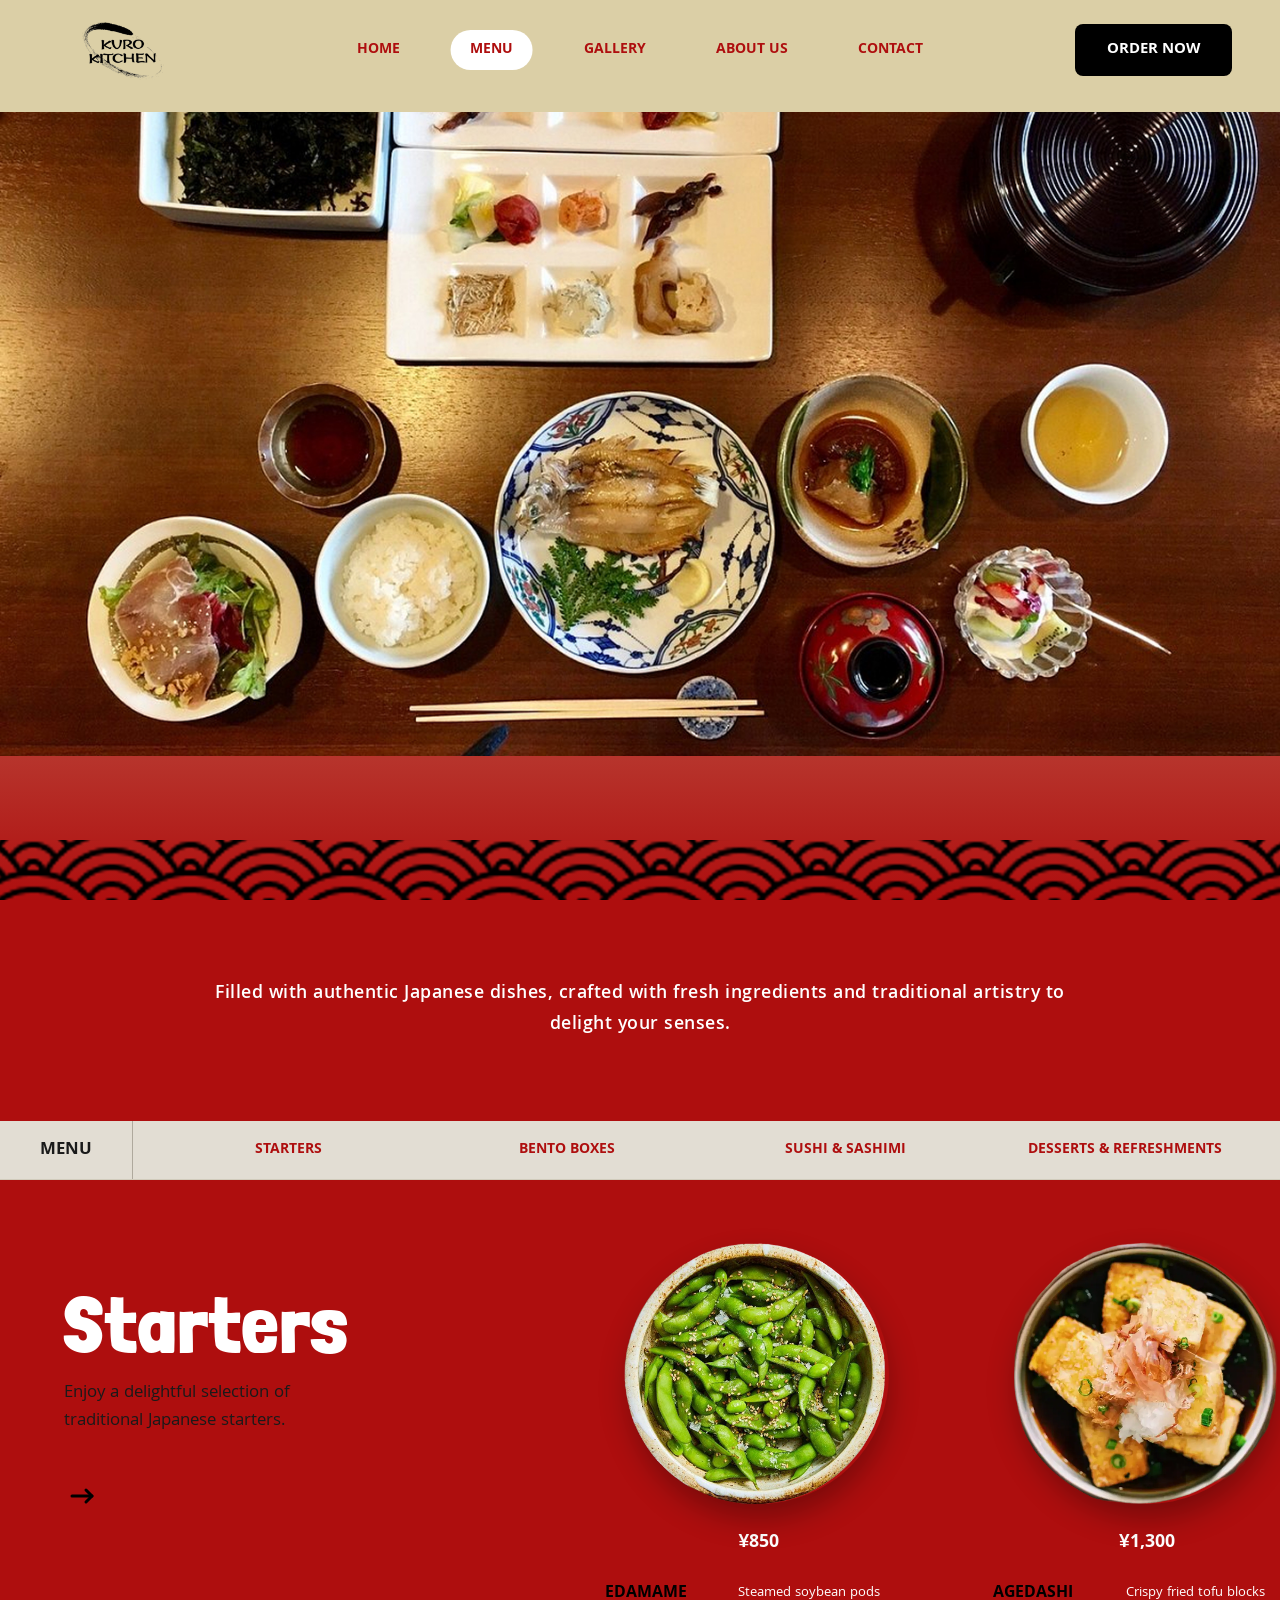
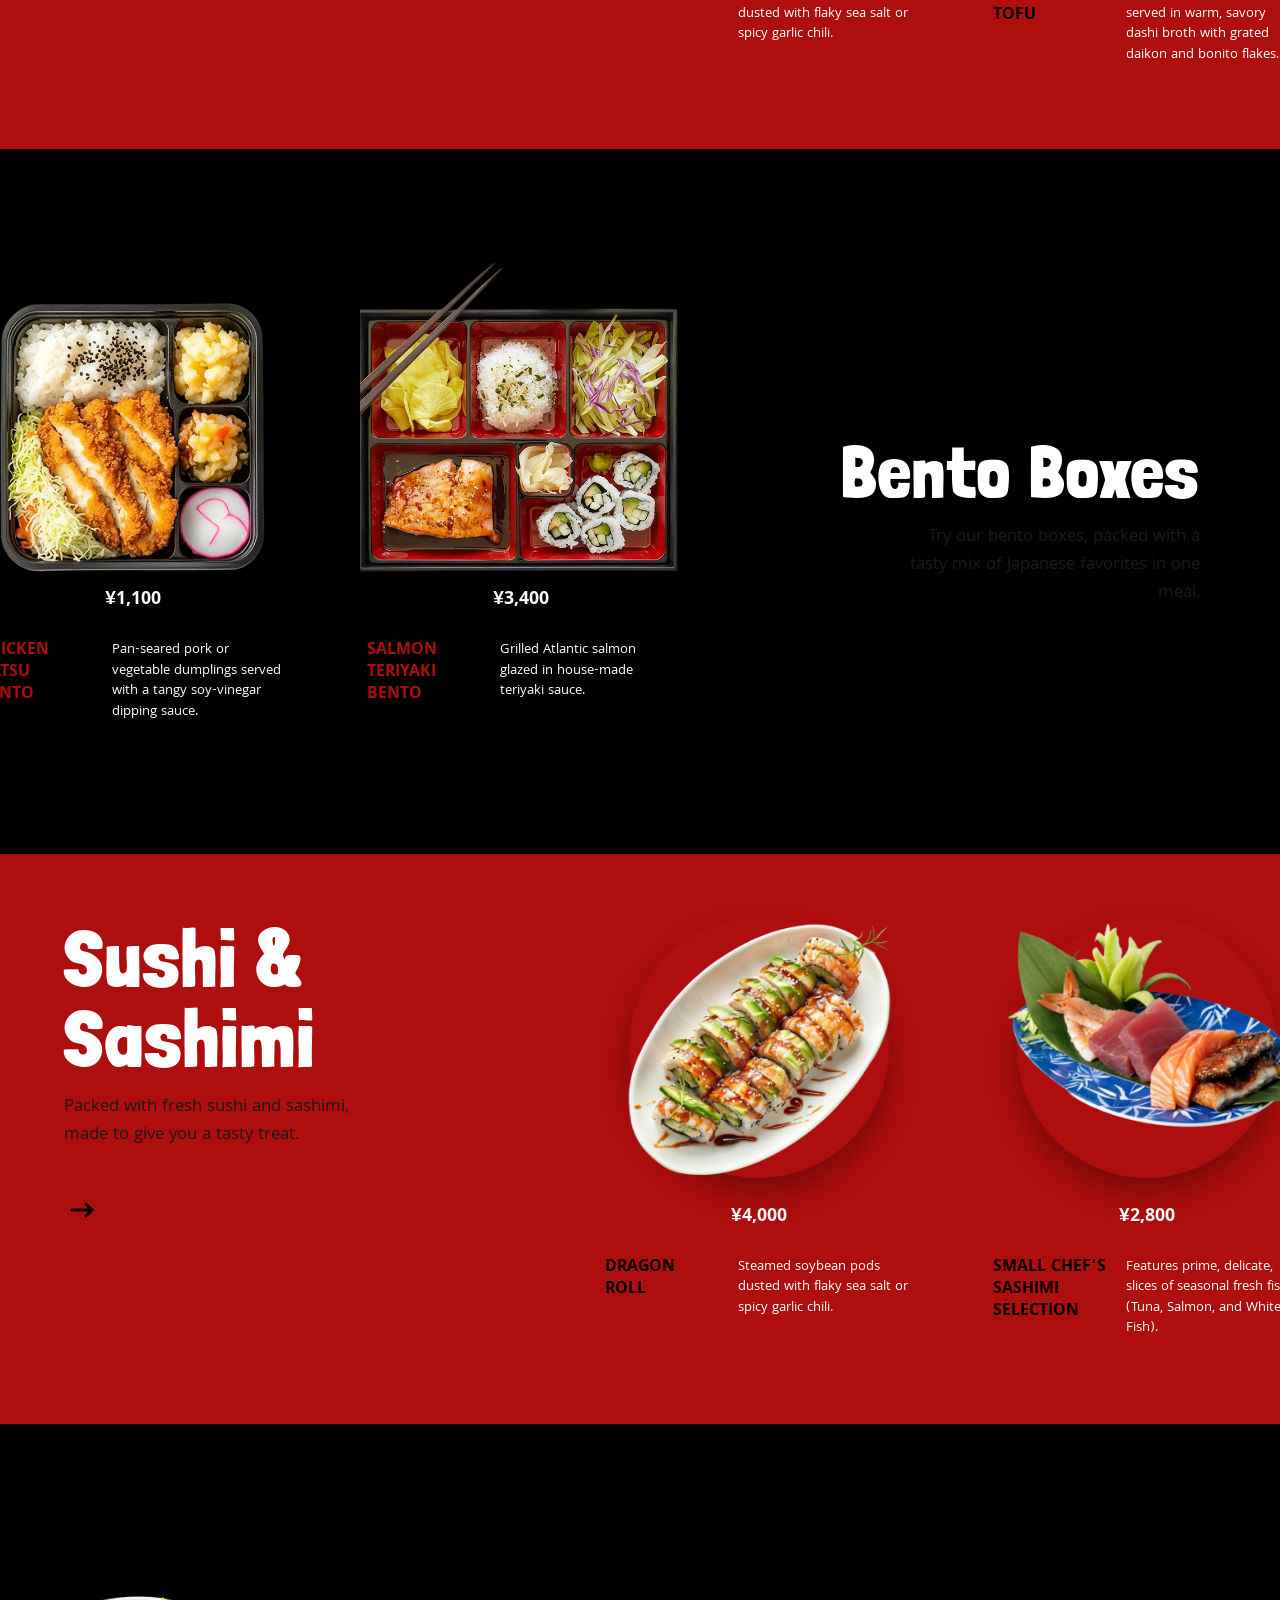
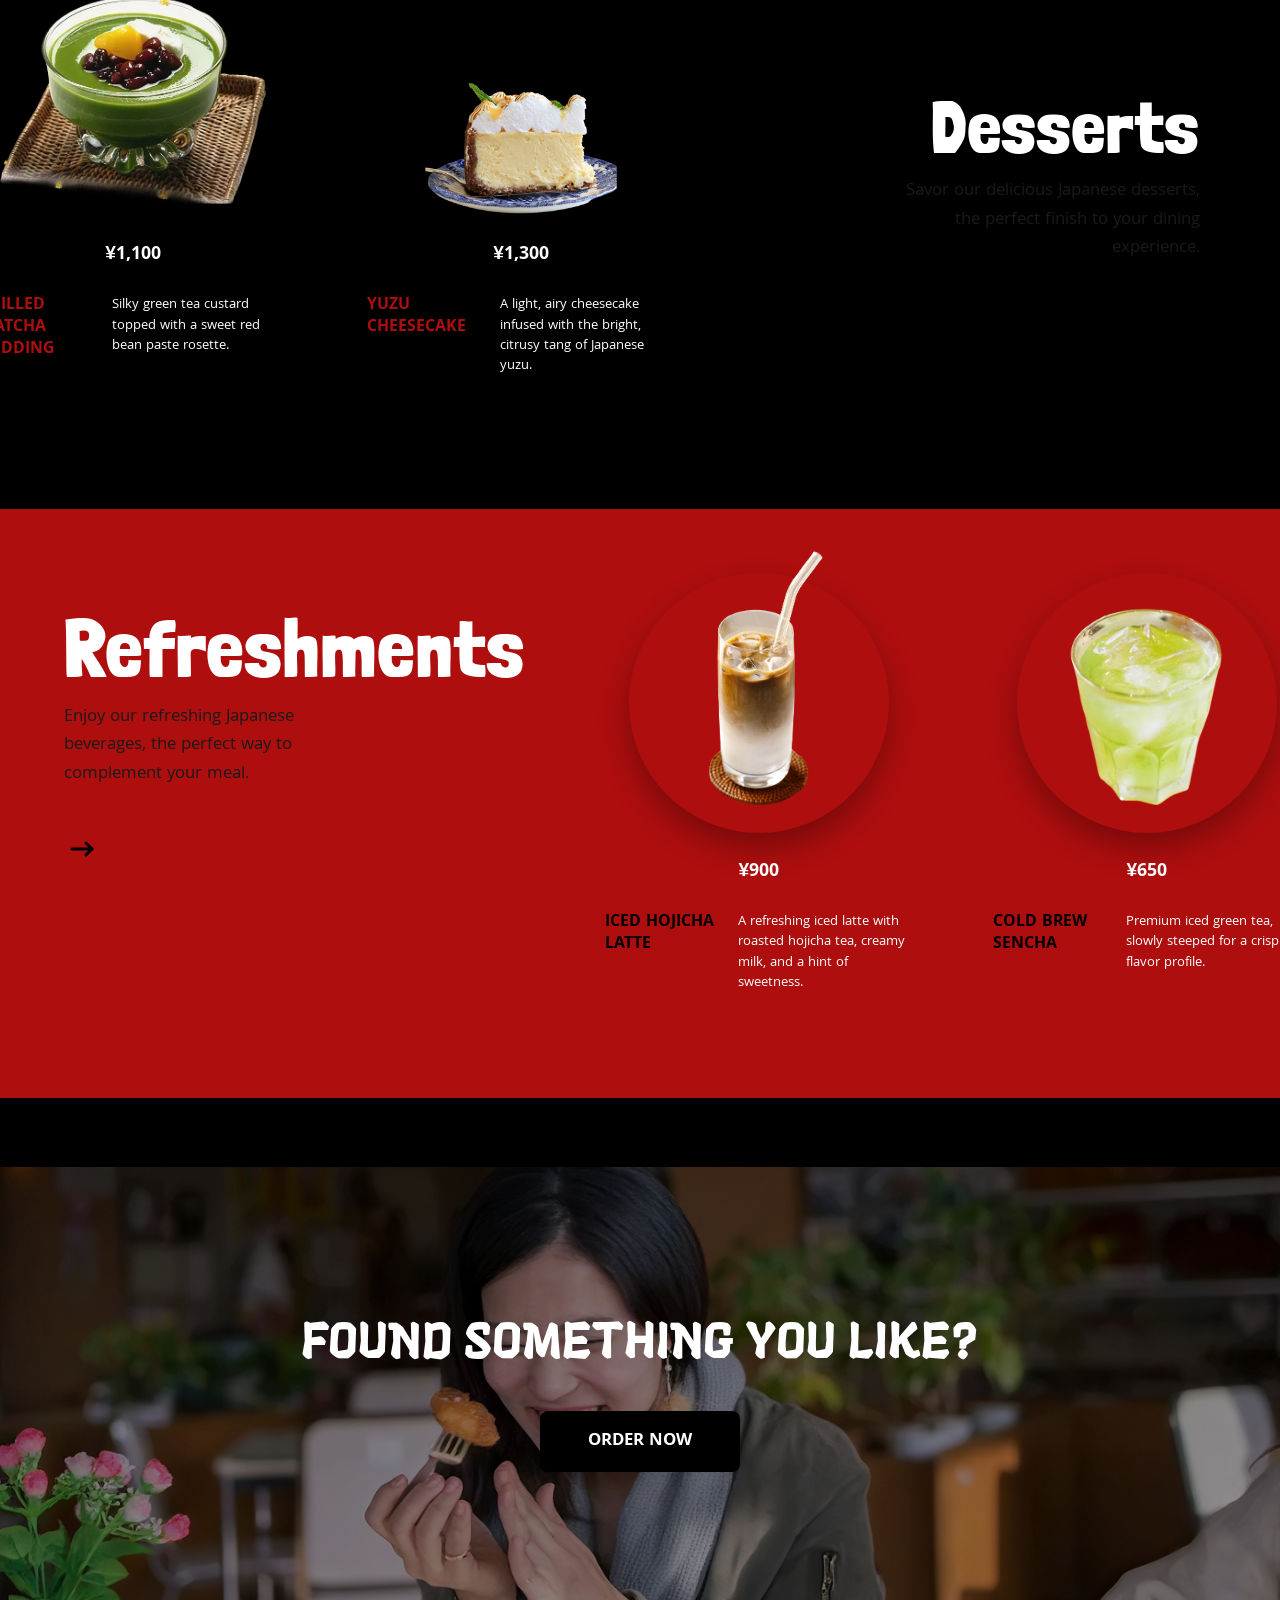
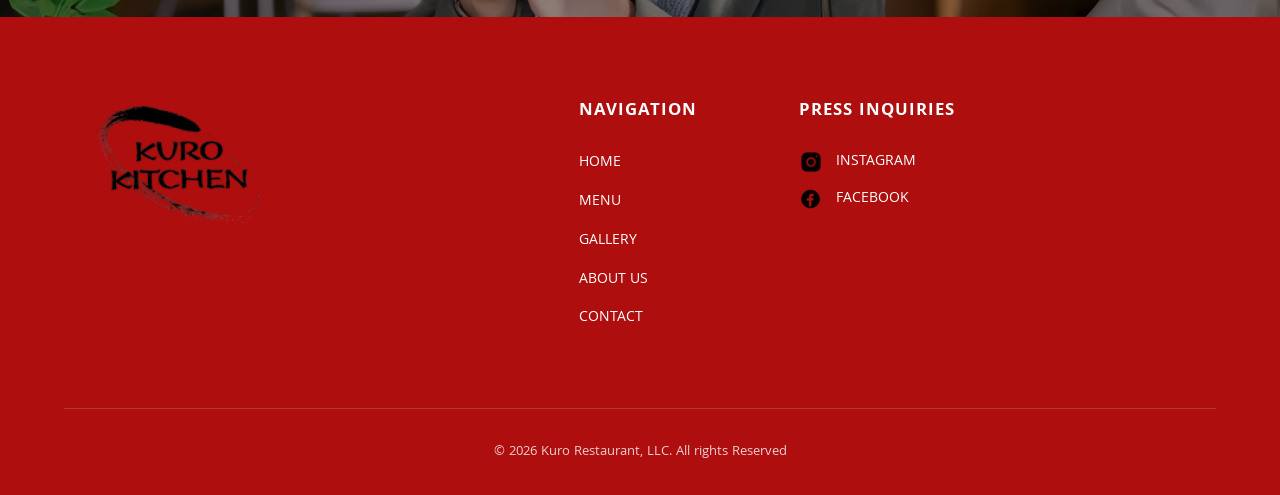
==== Kuro Kitchen/menupage.html @ c0e4d286 "lab-03-restaurant-menu" ====
<!DOCTYPE html>
<html lang="en">

<head>
    <meta charset="UTF-8">
    <meta name="viewport" content="width=device-width, initial-scale=1.0">
    <title>Kuro Kitchen - Menu</title>
    <link rel="preconnect" href="https://fonts.googleapis.com">
    <link rel="preconnect" href="https://fonts.gstatic.com" crossorigin>
    <link href="https://fonts.googleapis.com/css2?family=Khula:wght@400;600;700&family=Langar&family=Londrina+Solid&display=swap" rel="stylesheet">
    <link rel="stylesheet" href="css/style.css">
</head>

<body>
    <!-- Floating Navigation Header -->
    <header class="site-header">
        <div class="logo-container">
            <a href="index.html">
                <img src="images/kuro_kitchen_logo.png" alt="Kuro Kitchen Logo" class="logo-img">
            </a>
        </div>
        <nav class="nav-links">
            <a href="index.html">HOME</a>
            <a href="menupage.html" class="active">MENU</a>
            <a href="#">GALLERY</a>
            <a href="#">ABOUT US</a>
            <a href="#">CONTACT</a>
        </nav>
        <div class="header-action">
            <a href="#" id="orderBtnHeader">ORDER NOW</a>
        </div>
    </header>

    <main>
        <!-- Menu Header / Foods Showcase Section -->
        <section class="menu-hero-section">
            <div class="menu-hero-image-container">
                <img src="images/foods.jpg" alt="Delicious Japanese Foods" class="foods-showcase-img">
            </div>

            <div class="wave-divider">
                <img src="images/wave_divider.png" alt="Wave Divider" class="wave-img">
            </div>
        </section>

        <!-- Descriptive Text Banner Placed Above the Sub-Navigation Bar -->
        <div class="menu-banner-section">
            <div class="menu-banner-container">
                <p>Filled with authentic Japanese dishes, crafted with fresh ingredients and traditional artistry to delight your senses.</p>
            </div>
        </div>

        <!-- Menu Sub-Navigation Bar -->
        <div class="menu-subnav-bar">
            <div class="subnav-title">MENU</div>
            <div class="subnav-links-container">
                <a href="#" class="active-category">STARTERS</a>
                <a href="#">BENTO BOXES</a>
                <a href="#">SUSHI & SASHIMI</a>
                <a href="#">DESSERTS & REFRESHMENTS</a>
            </div>
        </div>

        <!-- START OF MANUAL GRADIENT WRAPPER -->
        <div class="menu-gradient-container">

            <!-- Horizontal Scroll Carousel Section: Starters -->
            <section class="menu-carousel-section">
                <div class="scroll-track" id="menuScrollTrack">
                    
                    <!-- Intro Slanted Box -->
                    <div class="carousel-intro-box">
                        <h2 class="carousel-intro-title">Starters</h2>
                        <p class="carousel-intro-desc">Enjoy a delightful selection of traditional Japanese starters.</p>
                        <div class="swipe-arrow">
                            <svg width="40" height="24" viewBox="0 0 24 24" fill="none" stroke="#000" stroke-width="3" stroke-linecap="round" stroke-linejoin="round">
                                <line x1="0" y1="12" x2="20" y2="12"></line>
                                <polyline points="14 6 20 12 14 18"></polyline>
                            </svg>
                        </div>
                    </div>

                    <!-- Edamame Item -->
                    <div class="carousel-item first-item">
                        <div class="carousel-img-container">
                            <img src="images/edamame.png" alt="Edamame" class="carousel-img edamame-img" draggable="false">
                        </div>
                        <div class="carousel-price">¥850</div>
                        <div class="carousel-text-row">
                            <div class="carousel-item-title">EDAMAME</div>
                            <div class="carousel-item-desc">Steamed soybean pods dusted with flaky sea salt or spicy garlic chili.</div>
                        </div>
                    </div>

                    <!-- Agedashi Tofu Item -->
                    <div class="carousel-item">
                        <div class="carousel-img-container">
                            <img src="images/agedashi_tofu.png" alt="Agedashi Tofu" class="carousel-img tofu-img" draggable="false">
                        </div>
                        <div class="carousel-price">¥1,300</div>
                        <div class="carousel-text-row">
                            <div class="carousel-item-title">AGEDASHI TOFU</div>
                            <div class="carousel-item-desc">Crispy fried tofu blocks served in warm, savory dashi broth with grated daikon and bonito flakes.</div>
                        </div>
                    </div>

                    <!-- Gyoza Item -->
                    <div class="carousel-item">
                        <div class="carousel-img-container">
                            <img src="images/gyoza.png" alt="Gyoza" class="carousel-img gyoza-img" draggable="false">
                        </div>
                        <div class="carousel-price">¥1,900</div>
                        <div class="carousel-text-row">
                            <div class="carousel-item-title">GYOZA</div>
                            <div class="carousel-item-desc">Pan-seared pork or vegetable dumplings served with a tangy soy-vinegar dipping sauce.</div>
                        </div>
                    </div>

                    <!-- Chicken Karaage Item -->
                    <div class="carousel-item">
                        <div class="carousel-img-container">
                            <img src="images/chicken_karaage.png" alt="Chicken Karaage" class="carousel-img karaage-img" draggable="false">
                        </div>
                        <div class="carousel-price">¥1,700</div>
                        <div class="carousel-text-row">
                            <div class="carousel-item-title">CHICKEN<br>KARAAGE</div>
                            <div class="carousel-item-desc">Japanese-style crispy fried chicken thigh nuggets served with a squeeze of fresh lemon and spicy kewpie mayo.</div>
                        </div>
                    </div>

                </div>
            </section>

            <!-- Transition Space Banner -->
            <div class="category-transition-banner"></div>

            <!-- Bento Boxes Horizontal Carousel Section -->
            <section class="menu-carousel-section bento-carousel">
                <div class="scroll-track" id="bentoScrollTrack">
                    
                    <!-- Bento Boxes Food Items (Black Background / Left Side) -->
                    <div class="carousel-item bento-item first-bento-item">
                        <div class="carousel-img-container bento-container">
                            <img src="images/beef_yakiniku_bento.png" alt="Beef Yakiniku Bento" class="carousel-img bento-img yakiniku-img" draggable="false">
                        </div>
                        <div class="carousel-price">¥1,300</div>
                        <div class="carousel-text-row">
                            <div class="carousel-item-title bento-title">BEEF<br>YAKINIKU<br>BENTO</div>
                            <div class="carousel-item-desc">Tender, thinly sliced beef stir-fried with onions in a sweet, savory, and smoky Japanese barbecue sauce.</div>
                        </div>
                    </div>

                    <div class="carousel-item bento-item">
                        <div class="carousel-img-container bento-container">
                            <img src="images/chicken_katsu_bento.png" alt="Chicken Katsu Bento" class="carousel-img bento-img katsu-img" draggable="false">
                        </div>
                        <div class="carousel-price">¥1,100</div>
                        <div class="carousel-text-row">
                            <div class="carousel-item-title bento-title">CHICKEN<br>KATSU<br>BENTO</div>
                            <div class="carousel-item-desc">Pan-seared pork or vegetable dumplings served with a tangy soy-vinegar dipping sauce.</div>
                        </div>
                    </div>

                    <div class="carousel-item bento-item last-bento-item">
                        <div class="carousel-img-container bento-container">
                            <img src="images/salmon_teriyaki_bento.png" alt="Salmon Teriyaki Bento" class="carousel-img bento-img salmon-img" draggable="false">
                        </div>
                        <div class="carousel-price">¥3,400</div>
                        <div class="carousel-text-row">
                            <div class="carousel-item-title bento-title">SALMON<br>TERIYAKI<br>BENTO</div>
                            <div class="carousel-item-desc">Grilled Atlantic salmon glazed in house-made teriyaki sauce.</div>
                        </div>
                    </div>

                    <!-- Intro Slanted Box (Beige Background / Right Side) -->
                    <div class="carousel-intro-box bento-intro-box">
                        <h2 class="carousel-intro-title">Bento Boxes</h2>
                        <p class="carousel-intro-desc">Try our bento boxes, packed with a tasty mix of Japanese favorites in one meal.</p>
                        <div class="swipe-arrow reversed-arrow">
                            <svg width="40" height="24" viewBox="0 0 24 24" fill="none" stroke="#000" stroke-width="3" stroke-linecap="round" stroke-linejoin="round">
                                <line x1="24" y1="12" x2="4" y2="12"></line>
                                <polyline points="10 6 4 12 10 18"></polyline>
                            </svg>
                        </div>
                    </div>

                </div>
            </section>

            <!-- Transition Space Banner -->
            <div class="category-transition-banner"></div>

            <!-- Horizontal Scroll Carousel Section: Sushi & Sashimi -->
            <section class="menu-carousel-section">
                <div class="scroll-track" id="sushiScrollTrack">
                    
                    <!-- Intro Slanted Box -->
                    <div class="carousel-intro-box">
                        <h2 class="carousel-intro-title">Sushi &<br>Sashimi</h2>
                        <p class="carousel-intro-desc">Packed with fresh sushi and sashimi, made to give you a tasty treat.</p>
                        <div class="swipe-arrow">
                            <svg width="40" height="24" viewBox="0 0 24 24" fill="none" stroke="#000" stroke-width="3" stroke-linecap="round" stroke-linejoin="round">
                                <line x1="0" y1="12" x2="20" y2="12"></line>
                                <polyline points="14 6 20 12 14 18"></polyline>
                            </svg>
                        </div>
                    </div>

                    <!-- Dragon Roll Item -->
                    <div class="carousel-item first-item">
                        <div class="carousel-img-container">
                            <img src="images/dragon_roll.png" alt="Dragon Roll" class="carousel-img dragon-roll-img" draggable="false">
                        </div>
                        <div class="carousel-price">¥4,000</div>
                        <div class="carousel-text-row">
                            <div class="carousel-item-title">DRAGON<br>ROLL</div>
                            <div class="carousel-item-desc">Steamed soybean pods dusted with flaky sea salt or spicy garlic chili.</div>
                        </div>
                    </div>

                    <!-- Small Chef's Sashimi Selection Item -->
                    <div class="carousel-item">
                        <div class="carousel-img-container">
                            <img src="images/sashimi_selection.png" alt="Small Chef's Sashimi Selection" class="carousel-img sashimi-selection-img" draggable="false">
                        </div>
                        <div class="carousel-price">¥2,800</div>
                        <div class="carousel-text-row">
                            <div class="carousel-item-title">SMALL CHEF'S<br>SASHIMI<br>SELECTION</div>
                            <div class="carousel-item-desc">Features prime, delicate, slices of seasonal fresh fish (Tuna, Salmon, and White Fish).</div>
                        </div>
                    </div>

                    <!-- Ball-Shaped Sushi Item -->
                    <div class="carousel-item">
                        <div class="carousel-img-container">
                            <img src="images/ball_shaped_sushi.png" alt="Ball-Shaped Sushi" class="carousel-img ball-sushi-img" draggable="false">
                        </div>
                        <div class="carousel-price">¥3,000</div>
                        <div class="carousel-text-row">
                            <div class="carousel-item-title">BALL-SHAPED<br>SUSHI</div>
                            <div class="carousel-item-desc">Bite-sized, colorful sushi pressed tightly into perfect spheres.</div>
                        </div>
                    </div>

                </div>
            </section>

            <!-- Transition Space Banner -->
            <div class="category-transition-banner"></div>

            <!-- Desserts Horizontal Carousel Section -->
            <section class="menu-carousel-section bento-carousel">
                <div class="scroll-track" id="dessertsScrollTrack">
                    
                    <!-- Matcha Mochi Ice Cream Item -->
                    <div class="carousel-item bento-item first-bento-item">
                        <div class="carousel-img-container">
                            <img src="images/matcha_ice_cream.png" alt="Matcha Mochi Ice Cream" class="carousel-img matcha-mochi-img" draggable="false">
                        </div>
                        <div class="carousel-price">¥1,000</div>
                        <div class="carousel-text-row">
                            <div class="carousel-item-title bento-title">MATCHA<br>MOCHI<br>ICE CREAM</div>
                            <div class="carousel-item-desc">Sweet pounded rice dough wrapped around rich green tea ice cream.</div>
                        </div>
                    </div>

                    <!-- Chilled Matcha Pudding Item -->
                    <div class="carousel-item bento-item">
                        <div class="carousel-img-container">
                            <img src="images/matcha_pudding.png" alt="Chilled Matcha Pudding" class="carousel-img matcha-pudding-img" draggable="false">
                        </div>
                        <div class="carousel-price">¥1,100</div>
                        <div class="carousel-text-row">
                            <div class="carousel-item-title bento-title">CHILLED MATCHA<br>PUDDING</div>
                            <div class="carousel-item-desc">Silky green tea custard topped with a sweet red bean paste rosette.</div>
                        </div>
                    </div>

                    <!-- Yuzu Cheesecake Item -->
                    <div class="carousel-item bento-item last-bento-item">
                        <div class="carousel-img-container">
                            <img src="images/yuzu.png" alt="Yuzu Cheesecake" class="carousel-img yuzu-cheesecake-img" draggable="false">
                        </div>
                        <div class="carousel-price">¥1,300</div>
                        <div class="carousel-text-row">
                            <div class="carousel-item-title bento-title">YUZU<br>CHEESECAKE</div>
                            <div class="carousel-item-desc">A light, airy cheesecake infused with the bright, citrusy tang of Japanese yuzu.</div>
                        </div>
                    </div>

                    <!-- Intro Slanted Box (Beige Background / Right Side) -->
                    <div class="carousel-intro-box bento-intro-box">
                        <h2 class="carousel-intro-title">Desserts</h2>
                        <p class="carousel-intro-desc">Savor our delicious Japanese desserts, the perfect finish to your dining experience.</p>
                        <div class="swipe-arrow reversed-arrow">
                            <svg width="40" height="24" viewBox="0 0 24 24" fill="none" stroke="#000" stroke-width="3" stroke-linecap="round" stroke-linejoin="round">
                                <line x1="24" y1="12" x2="4" y2="12"></line>
                                <polyline points="10 6 4 12 10 18"></polyline>
                            </svg>
                        </div>
                    </div>

                </div>
            </section>

            <!-- Transition Space Banner -->
            <div class="category-transition-banner"></div>

            <!-- Horizontal Scroll Carousel Section: Refreshments -->
            <section class="menu-carousel-section">
                <div class="scroll-track" id="refreshmentsScrollTrack">
                    
                    <!-- Intro Slanted Box -->
                    <div class="carousel-intro-box">
                        <h2 class="carousel-intro-title">Refreshments</h2>
                        <p class="carousel-intro-desc">Enjoy our refreshing Japanese beverages, the perfect way to complement your meal.</p>
                        <div class="swipe-arrow">
                            <svg width="40" height="24" viewBox="0 0 24 24" fill="none" stroke="#000" stroke-width="3" stroke-linecap="round" stroke-linejoin="round">
                                <line x1="0" y1="12" x2="20" y2="12"></line>
                                <polyline points="14 6 20 12 14 18"></polyline>
                            </svg>
                        </div>
                    </div>

                    <!-- Iced Hojicha Latte Item -->
                    <div class="carousel-item first-item">
                        <div class="carousel-img-container">
                            <img src="images/latte.png" alt="Iced Hojicha Latte" class="carousel-img hojicha-img" draggable="false">
                        </div>
                        <div class="carousel-price">¥900</div>
                        <div class="carousel-text-row">
                            <div class="carousel-item-title">ICED HOJICHA<br>LATTE</div>
                            <div class="carousel-item-desc">A refreshing iced latte with roasted hojicha tea, creamy milk, and a hint of sweetness.</div>
                        </div>
                    </div>

                    <!-- Cold Brew Sencha Item -->
                    <div class="carousel-item">
                        <div class="carousel-img-container">
                            <img src="images/sencha.png" alt="Cold Brew Sencha" class="carousel-img sencha-img" draggable="false">
                        </div>
                        <div class="carousel-price">¥650</div>
                        <div class="carousel-text-row">
                            <div class="carousel-item-title">COLD BREW<br>SENCHA</div>
                            <div class="carousel-item-desc">Premium iced green tea, slowly steeped for a crisp flavor profile.</div>
                        </div>
                    </div>

                    <!-- Cream Soda Item -->
                    <div class="carousel-item">
                        <div class="carousel-img-container">
                            <img src="images/cream_soda.png" alt="Cream Soda" class="carousel-img cream-soda-img" draggable="false">
                        </div>
                        <div class="carousel-price">¥850</div>
                        <div class="carousel-text-row">
                            <div class="carousel-item-title">CREAM<br>SODA</div>
                            <div class="carousel-item-desc">Vibrant green melon-flavored soda poured over ice, topped with a floating scoop of vanilla bean ice cream and maraschino cherry.</div>
                        </div>
                    </div>

                    <!-- Amazake Item -->
                    <div class="carousel-item">
                        <div class="carousel-img-container">
                            <img src="images/amazake.png" alt="Amazake" class="carousel-img amazake-img" draggable="false">
                        </div>
                        <div class="carousel-price">¥700</div>
                        <div class="carousel-text-row">
                            <div class="carousel-item-title">AMAZAKE</div>
                            <div class="carousel-item-desc">A smooth, naturally sweet, non-alcoholic fermented rice refreshment served ice-cold.</div>
                        </div>
                    </div>

                </div>
            </section>

            <!-- Transition Space Banner -->
            <div class="category-transition-banner"></div>
        </div> 
        <!-- END OF MANUAL GRADIENT WRAPPER -->

        <!-- NEW CALL TO ACTION SECTION: FOUND SOMETHING YOU LIKE? -->
        <section class="cta-section">
            <div class="cta-overlay"></div>
            <div class="cta-content">
                <h2>FOUND SOMETHING YOU LIKE?</h2>
                <a href="#" class="cta-order-btn">ORDER NOW</a>
            </div>
        </section>

        <!-- Footer Section -->
        <footer class="site-footer-bottom">
            <div class="footer-content-container">
                <div class="footer-logo-col">
                    <img src="images/kuro_kitchen_logo.png" alt="Kuro Kitchen Logo" class="footer-logo">
                </div>
                
                <div class="footer-links-group">
                    <div class="footer-nav-col">
                        <h4>NAVIGATION</h4>
                        <ul>
                            <li><a href="index.html">HOME</a></li>
                            <li><a href="menupage.html">MENU</a></li>
                            <li><a href="#">GALLERY</a></li>
                            <li><a href="#">ABOUT US</a></li>
                            <li><a href="#">CONTACT</a></li>
                        </ul>
                    </div>

                    <div class="footer-social-col">
                        <h4>PRESS INQUIRIES</h4>
                        <ul class="social-list">
                            <li>
                                <a href="#">
                                    <img src="images/instagram.png" alt="Instagram Icon" class="social-icon">
                                    <span>INSTAGRAM</span>
                                </a>
                            </li>
                            <li>
                                <a href="#">
                                    <img src="images/facebook.png" alt="Facebook Icon" class="social-icon">
                                    <span>FACEBOOK</span>
                                </a>
                            </li>
                        </ul>
                    </div>
                </div>
            </div>

            <div class="footer-copyright">
                <p>&copy; 2026 Kuro Restaurant, LLC. All rights Reserved</p>
            </div>
        </footer>
        
    </main>

    <script src="script.js"></script>
</body>

</html>
---- Kuro Kitchen/css/style.css ----
/* ========================================================== */
/* 1. GLOBAL RESETS, ROOT VARIABLES & BASE STYLES             */
/* ========================================================== */
html {
    overflow-y: scroll;
}

:root {
    --bg-top: #DBCFA6;
    --bg-bottom: #AE0E0E;
    --solid-red: #AE0E0E;
    --text-dark: #1A1A1A;
    --nav-text: #AE0E0E;
    --para-color: #FFFFFF;
    --white: #FFFFFF;
    --font-khula: 'Khula', sans-serif;
    --font-langar: 'Langar', cursive;
    --font-londrina: 'Londrina Solid', cursive;
}

* {
    margin: 0;
    padding: 0;
    box-sizing: border-box;
}

body {
    font-family: var(--font-khula);
    color: var(--text-dark);
    min-height: 100vh;
    background-color: #000000;
    overflow-x: hidden;
}

/* ========================================================== */
/* 2. GLOBAL NAVIGATION HEADER (USED ACROSS ALL PAGES)        */
/* ========================================================== */
.site-header {
    position: absolute;
    top: 0;
    left: 0;
    width: 100%;
    height: 100px;
    display: flex;
    justify-content: space-between;
    align-items: center;
    padding: 0 3rem;
    box-sizing: border-box;
    z-index: 10;
}

.logo-container {
    display: flex;
    align-items: center;
}

.logo-container a {
    display: flex;
    align-items: center;
    text-decoration: none;
}

.logo-img {
    width: 150px;
    height: 65px;
    object-fit: contain;
    display: block;
}

.nav-links {
    display: flex;
    gap: 2rem;
    position: absolute;
    left: 50%;
    top: 50%;
    transform: translate(-50%, -50%);
}

.nav-links a {
    text-decoration: none;
    color: var(--nav-text);
    font-family: var(--font-khula);
    font-weight: 700;
    font-size: 0.95rem;
    padding: 0.5rem 1.2rem;
    border-radius: 20px;
    transition: background-color 0.3s ease;
}

.nav-links a.active, .nav-links a:hover {
    background-color: var(--white);
}

.header-action #orderBtnHeader {
    background-color: #000000;
    color: #FFFFFF;
    text-decoration: none;
    padding: 0.8rem 2rem;
    font-size: 1rem;
    font-weight: bold;
    border-radius: 8px;
    font-family: var(--font-khula);
    display: inline-block;
    transition: opacity 0.2s ease;
}

.header-action #orderBtnHeader:hover {
    opacity: 0.85;
}

/* ========================================================== */
/* 3. HOME PAGE (index.html) STYLES                           */
/* ========================================================== */
.landing-page {
    position: relative;
    min-height: 100vh;
    width: 100%;
    display: flex;
    flex-direction: column;
    justify-content: space-between;
    padding-top: 7rem;
    background: linear-gradient(to bottom, var(--bg-top) 20%, var(--bg-bottom) 100%);
}

.landing-content-wrapper {
    display: flex;
    justify-content: space-between;
    align-items: center;
    flex: 1;
    padding: 0 4rem;
    position: relative;
    z-index: 2;
}

.hero-text-content {
    max-width: 620px;
}

.hero-text-content h1 {
    font-family: var(--font-langar);
    font-size: 2.5rem;
    line-height: 1.2;
    margin-bottom: 1.5rem;
}

.brand-red {
    color: var(--solid-red);
}

.hero-text-content p {
    font-family: var(--font-khula);
    font-size: 1rem;
    line-height: 1.6;
    margin-bottom: 2rem;
    color: var(--para-color);
}

#orderBtn {
    background-color: #000000;
    color: var(--white);
    border: none;
    padding: 0.9rem 2rem;
    font-size: 1rem;
    font-weight: bold;
    border-radius: 8px;
    cursor: pointer;
    font-family: var(--font-khula);
    transition: opacity 0.2s ease;
}

#orderBtn:hover {
    opacity: 0.85;
}

.vertical-red-section {
    position: absolute;
    top: 0;
    right: 0;
    bottom: 60px;
    width: 22.5%;
    background-color: var(--solid-red);
    display: flex;
    align-items: center;
    justify-content: center;
    overflow: hidden;
    z-index: 1;
}

.hero-visual-content {
    position: relative;
    display: flex;
    align-items: center;
    justify-content: center;
    height: 100%;
}

.food-plate-container {
    position: relative;
    z-index: 3;
    margin-right: 2rem;
    transform: translateY(-30px) translateX(25px);
}

.food-img {
    max-width: 480px;
    height: auto;
}

.rotated-text-group {
    display: flex;
    flex-direction: row;
    transform: rotate(90deg);
    position: absolute;
    z-index: 2;
    align-items: center;
}

.kuro-text {
    font-family: var(--font-londrina);
    font-size: 5rem;
    color: rgba(255, 255, 255, 0.22);
    white-space: nowrap;
    letter-spacing: 2px;
}

.text-one { transform: translateX(230px) translateY(-65px); }
.text-two { transform: translateY(0px); }
.text-three { transform: translateX(-230px) translateY(65px); }

.wave-divider {
    width: 100%;
    overflow: hidden;
    line-height: 0;
    z-index: 4;
    height: 60px;
}

.wave-img {
    width: 100%;
    height: 60px;
    object-fit: cover;
    display: block;
}

.menu-preview-section {
    background-color: #000000;
    width: 100%;
    padding: 5rem 4rem;
    box-sizing: border-box;
    display: flex;
    justify-content: center;
}

.menu-preview-container {
    max-width: 1200px;
    width: 100%;
    text-align: center;
}

.menu-preview-section .section-title {
    font-family: var(--font-langar);
    font-size: 2.8rem;
    color: var(--solid-red);
    margin-bottom: 0.6rem;
    letter-spacing: 1px;
}

.menu-preview-section .section-subtitle {
    font-family: var(--font-khula);
    font-size: 1.05rem;
    color: #FFFFFF;
    margin-bottom: 3.5rem;
}

.menu-cards-grid {
    display: grid;
    grid-template-columns: repeat(auto-fit, minmax(280px, 1fr));
    gap: 2.5rem;
    margin-bottom: 3.5rem;
}

.menu-preview-card {
    display: flex;
    flex-direction: column;
    align-items: center;
}

.preview-img-container {
    width: 100%;
    height: 260px;
    overflow: hidden;
    border-radius: 8px;
    margin-bottom: 1.5rem;
}

.preview-img {
    width: 100%;
    height: 100%;
    object-fit: cover;
    transition: transform 0.3s ease;
}

.preview-img:hover {
    transform: scale(1.03);
}

.preview-label-box {
    border: 1px solid #FFFFFF;
    padding: 0.6rem 1.8rem;
    border-radius: 4px;
    background: transparent;
}

.preview-label-box span {
    font-family: var(--font-londrina);
    font-size: 1.25rem;
    color: #FFFFFF;
    letter-spacing: 1.5px;
}

.view-menu-container {
    display: flex;
    justify-content: center;
}

#viewAllMenuBtn {
    background-color: var(--solid-red);
    color: #FFFFFF;
    border: none;
    padding: 0.9rem 2.8rem;
    font-size: 1.05rem;
    font-weight: bold;
    border-radius: 6px;
    cursor: pointer;
    font-family: var(--font-khula);
    letter-spacing: 1px;
    transition: opacity 0.2s ease;
}

#viewAllMenuBtn:hover {
    opacity: 0.85;
}

.about-story-section {
    position: relative;
    width: 100%;
    background-color: var(--solid-red);
    display: flex;
    flex-direction: column;
}

.about-grid-wrapper {
    display: flex;
    width: 100%;
}

.about-image-container {
    width: 50%;
    overflow: hidden;
}

.restaurant-img {
    width: 100%;
    height: 100%;
    object-fit: cover;
    display: block;
}

.about-content-container {
    position: relative;
    width: 50%;
    background-color: var(--solid-red);
    display: flex;
    align-items: center;
    justify-content: center;
    padding: 6rem 4rem;
    overflow: hidden;
}

.tree-decoration {
    position: absolute;
    top: -20px;
    right: -1px;
    width: 250px;
    height: auto;
    pointer-events: none;
    z-index: 1;
}

.about-text-box {
    max-width: 450px;
    z-index: 2;
}

.story-title {
    font-family: var(--font-langar);
    font-size: 2.8rem;
    color: #FFFFFF;
    margin-bottom: 1.2rem;
    letter-spacing: 1px;
}

.story-desc {
    font-family: var(--font-khula);
    font-size: 1.05rem;
    line-height: 1.6;
    color: #FFFFFF;
    margin-bottom: 2rem;
}

#aboutUsBtn {
    background-color: #000000;
    color: #FFFFFF;
    border: none;
    padding: 0.8rem 2.2rem;
    font-size: 1rem;
    font-weight: bold;
    border-radius: 6px;
    cursor: pointer;
    font-family: var(--font-khula);
    transition: opacity 0.2s ease;
}

#aboutUsBtn:hover {
    opacity: 0.85;
}

.contact-info-section {
    background-color: var(--bg-top);
    width: 100%;
    padding: 6rem 4rem;
    box-sizing: border-box;
    display: flex;
    justify-content: center;
}

.contact-info-container {
    max-width: 1100px;
    width: 100%;
    display: grid;
    grid-template-columns: repeat(auto-fit, minmax(280px, 1fr));
    gap: 3rem;
    text-align: center;
}

.info-card {
    display: flex;
    flex-direction: column;
    align-items: center;
}

.info-icon-container {
    width: 50px;
    height: 50px;
    display: flex;
    align-items: center;
    justify-content: center;
    margin-bottom: 1.2rem;
}

.info-icon {
    max-width: 100%;
    max-height: 100%;
    object-fit: contain;
}

.info-card h3 {
    font-family: var(--font-khula);
    font-weight: 700;
    font-size: 1.25rem;
    color: #1A1A1A;
    margin-bottom: 1rem;
    letter-spacing: 0.5px;
}

.info-card p {
    font-family: var(--font-khula);
    font-size: 1rem;
    line-height: 1.6;
    color: #2C2C2C;
}

.email-single-line {
    white-space: nowrap;
}

.site-footer-bottom {
    background-color: var(--solid-red);
    width: 100%;
    padding: 5rem 4rem 2rem 4rem;
    box-sizing: border-box;
    color: #FFFFFF;
    display: flex;
    flex-direction: column;
    align-items: center;
}

.footer-content-container {
    max-width: 1100px;
    width: 100%;
    display: flex;
    justify-content: space-between;
    align-items: flex-start;
    margin-bottom: 4rem;
}

.footer-logo-col {
    flex: 1.2;
}

.footer-logo {
    width: 180px;
    height: auto;
}

.footer-links-group {
    display: flex;
    gap: 5rem;
    flex: 1.5;
    justify-content: flex-start;
}

.footer-nav-col, .footer-social-col {
    min-width: 140px;
}

.footer-nav-col h4, .footer-social-col h4 {
    font-family: var(--font-khula);
    font-weight: 700;
    font-size: 1.1rem;
    letter-spacing: 1px;
    margin-bottom: 1.5rem;
    color: #FFFFFF;
}

.footer-nav-col ul, .footer-social-col ul {
    list-style: none;
    padding: 0;
    margin: 0;
}

.footer-nav-col li, .footer-social-col li {
    margin-bottom: 0.8rem;
}

.footer-nav-col a, .footer-social-col a {
    text-decoration: none;
    color: #FFFFFF;
    font-family: var(--font-khula);
    font-size: 0.95rem;
    transition: opacity 0.2s ease;
}

.footer-nav-col a:hover, .footer-social-col a:hover {
    opacity: 0.75;
}

.social-list li a {
    display: flex;
    align-items: center;
    gap: 0.8rem;
}

.social-icon {
    width: 24px;
    height: 24px;
    object-fit: contain;
}

.footer-copyright {
    text-align: center;
    font-family: var(--font-khula);
    font-size: 0.85rem;
    color: rgba(255, 255, 255, 0.8);
    border-top: 1px solid rgba(255, 255, 255, 0.15);
    width: 100%;
    padding-top: 2rem;
}

/* ========================================================== */
/* 4. MENU PAGE (menupage.html) STYLES                        */
/* ========================================================== */
.menu-hero-section {
    position: relative;
    min-height: 100vh;
    width: 100%;
    display: flex;
    flex-direction: column;
    justify-content: space-between;
    padding-top: 7rem;
    background: linear-gradient(to bottom, var(--bg-top) 20%, var(--bg-bottom) 100%);
}

.menu-hero-image-container {
    flex: 1;
    width: 100%;
    height: 100%;
    padding: 0;
    margin: 0;
    display: flex;
    box-sizing: border-box;
}

.foods-showcase-img {
    width: 100%;
    height: 100%;
    object-fit: cover;
    display: block;
    border-radius: 0;
    box-shadow: none;
}

.menu-banner-section {
    background-color: var(--solid-red);
    width: 100%;
    padding: 5rem 3rem;
    box-sizing: border-box;
    display: flex;
    justify-content: center;
    align-items: center;
    text-align: center;
}

.menu-banner-container {
    max-width: 900px;
}

.menu-banner-container p {
    font-family: var(--font-khula);
    font-size: 1.2rem;
    font-weight: 600;
    line-height: 1.6;
    color: #FFFFFF;
    letter-spacing: 0.5px;
}

.menu-subnav-bar {
    width: 100%;
    background-color: #E2DDD3; 
    display: flex;
    align-items: stretch;
    border-bottom: 2px solid #D1CBBB;
    height: 60px;
}

.subnav-title {
    font-family: var(--font-khula);
    font-weight: 700;
    font-size: 1.1rem;
    color: #1A1A1A;
    padding: 0 2.5rem;
    display: flex;
    align-items: center;
    border-right: 1px solid #AFA99D;
}

.subnav-links-container {
    display: flex;
    align-items: center;
    flex: 1;
    padding: 0 1rem;
    overflow-x: auto; 
    scrollbar-width: none;
}

.subnav-links-container::-webkit-scrollbar {
    display: none;
}

.subnav-links-container a {
    font-family: var(--font-khula);
    font-weight: 700;
    font-size: 0.95rem;
    color: var(--solid-red);
    text-decoration: none;
    padding: 0 2.5rem;
    flex: 1;
    text-align: center;
    text-transform: uppercase;
    white-space: nowrap;
}

.menu-gradient-container {
    width: 100%;
    background: linear-gradient(to bottom, var(--bg-top) 20%, var(--FFFFFF) 100%);
    position: relative;
}

.menu-carousel-section {
    width: 100%;
    background: var(--solid-red);
    overflow: hidden;
    margin-top: -1px;
}

.scroll-track {
    display: flex;
    align-items: stretch;
    width: 100%;
    overflow-x: auto;
    padding-right: 4rem;
    user-select: none;
    -webkit-user-select: none;
    cursor: grab;
    scrollbar-width: none; 
    -ms-overflow-style: none;
}

.scroll-track::-webkit-scrollbar {
    display: none;
}

.scroll-track.active {
    cursor: grabbing;
}

.carousel-intro-box {
    position: relative;
    z-index: 1;
    flex: 0 0 50vw; 
    min-width: 420px;
    background: linear-gradient(to bottom, var(--bg-top) 20%, var(--solid-red) 100%);
    background-attachment: fixed;
    clip-path: polygon(0 0, 100% 0, 50% 100%, 0 100%);
    padding: 4rem 4rem 12rem 4rem;
    display: flex;
    flex-direction: column;
    justify-content: center;
}

.carousel-intro-title {
    font-family: var(--font-londrina);
    font-size: 5rem;
    color: #FFFFFF;
    letter-spacing: 2px;
    margin-bottom: 1rem;
    line-height: 1;
}

.carousel-intro-desc {
    font-family: var(--font-khula);
    font-size: 1.1rem;
    color: #1A1A1A;
    line-height: 1.6;
    margin-bottom: 2rem;
    max-width: 300px;
}

.swipe-arrow {
    margin-top: 1rem;
}

.carousel-item {
    position: relative;
    z-index: 2; 
    flex: 0 0 340px;
    display: flex;
    flex-direction: column;
    align-items: center;
    padding: 4rem 0;
    margin-right: 3rem;
}

.first-item {
    margin-left: -4vw; 
}

.carousel-img-container {
    width: 260px;
    height: 260px;
    border-radius: 50%;
    position: relative; 
    overflow: visible; 
    margin-bottom: 1.5rem;
    box-shadow: 0 15px 30px rgba(0,0,0,0.3);
}

.carousel-img, .bento-img {
    width: 100%;
    height: 100%;
    object-fit: contain; 
    position: absolute;
    top: 50%;
    left: 50%;
    transform: translate(-50%, -50%);
}

.edamame-img { transform: translate(-50%, -50%) scale(1.5); }
.tofu-img { transform: translate(-46.5%, -54%) scale(1.55); }
.gyoza-img { transform: translate(-50%, -50%) scale(1.15); }
.karaage-img { transform: translate(-50%, -49.5%) scale(1.10); }

.carousel-price {
    font-family: var(--font-khula);
    font-weight: 700;
    font-size: 1.2rem;
    color: #FFFFFF;
    margin-bottom: 1.5rem;
}

.carousel-text-row {
    display: flex;
    align-items: flex-start;
    gap: 1rem;
    width: 100%;
    padding: 0 1rem;
}

.carousel-item-title {
    font-family: var(--font-khula);
    font-weight: 700;
    font-size: 1.05rem;
    color: #000000;
    width: 40%;
    line-height: 1.3;
}

.carousel-item-desc {
    font-family: var(--font-khula);
    font-size: 0.85rem;
    color: #FFFFFF;
    width: 60%;
    line-height: 1.5;
}

.category-transition-banner {
    width: 100%;
    height: 70px; 
    background: linear-gradient(to bottom, var(--bg-top) 20%, var(--solid-red) 100%);
    background-attachment: fixed;
    margin-top: -1px;
}

.bento-carousel {
    background: linear-gradient(to bottom, var(--bg-top) 20%, var(--solid-red) 100%);
    background-attachment: fixed;
    margin-top: -1px;
}

.bento-carousel .scroll-track {
    background-color: #000000;
    padding-left: 4rem;
    padding-right: 0;
}

.bento-item {
    background-color: transparent;
    margin-right: 3rem;
    margin-left: 0;
}

.first-bento-item {
    margin-left: 0;
}

.last-bento-item {
    margin-right: -4vw; 
}

.bento-intro-box {
    position: relative;
    z-index: 1;
    flex: 0 0 50vw;
    min-width: 420px;
    background: linear-gradient(to bottom, var(--bg-top) 20%, var(--solid-red) 100%);
    background-attachment: fixed;
    clip-path: polygon(50% 0, 100% 0, 100% 100%, 0 100%);
    display: flex;
    flex-direction: column;
    justify-content: flex-end; 
    align-items: flex-end; 
    text-align: right;
    padding: 6rem 5rem 6rem 15vw;
}

.bento-intro-box .carousel-intro-title {
    font-family: var(--font-londrina);
    font-size: 4.55rem;
    color: #FFFFFF;
    letter-spacing: 2px;
    margin-bottom: 1rem;
    line-height: 1;
}

.bento-intro-box .carousel-intro-desc {
    font-family: var(--font-khula);
    font-size: 1.1rem;
    color: #1A1A1A;
    line-height: 1.6;
    margin-bottom: 2rem;
    max-width: 300px;
    margin-right: 0;
}

.reversed-arrow {
    margin-top: 1rem;
    align-self: flex-end;
}

.bento-item .carousel-price {
    color: #FFFFFF;
}

.bento-title {
    color: var(--solid-red);
}

.bento-container {
    border-radius: 4px;
    width: 280px;
    height: 280px;
    position: relative;
    overflow: visible;
    margin-bottom: 1.5rem;
    box-shadow: 0 15px 30px rgba(0,0,0,0.3);
}

.bento-img {
    width: 100%;
    height: 100%;
    object-fit: cover;
    position: absolute;
    top: 50%;
    left: 50%;
    pointer-events: none;
    transform: translate(-50%, -50%) scale(1.05);
}

.yakiniku-img { transform: translate(-50%, -50%) scale(1.05); }
.katsu-img { transform: translate(-50%, -50%) scale(1.15); }
.salmon-img { transform: translate(-50%, -53.5%) scale(1.15); }

.dragon-roll-img { transform: translate(-50%, -50%) scale(1.05); }
.sashimi-selection-img { transform: translate(-30%, -60%) scale(1.5); }
.ball-sushi-img { transform: translate(-50%, -50%) scale(1.05); }

.matcha-mochi-img { transform: translate(-50%, -50%) scale(1.05); }
.matcha-pudding-img { transform: translate(-50%, -50%) scale(1.05); }
.yuzu-cheesecake-img { transform: translate(-50%, -50%) scale(1.10); }

.hojicha-img { transform: translate(-52%, -60%) scale(1.05); }
.sencha-img { transform: translate(-43.5%, -60%) scale(1.05); }
.cream-soda-img { transform: translate(-50%, -55%) scale(1.05); }
.amazake-img { transform: translate(-85%, -70%) scale(2); }

.cta-section {
    position: relative;
    width: 100%;
    height: 450px;
    background: url('../images/like.jpg') no-repeat center center/cover;
    display: flex;
    align-items: center;
    justify-content: center;
    text-align: center;
}

.cta-overlay {
    position: absolute;
    top: 0;
    left: 0;
    width: 100%;
    height: 100%;
    background-color: rgba(0, 0, 0, 0.45);
    z-index: 1;
}

.cta-content {
    position: relative;
    z-index: 2;
    display: flex;
    flex-direction: column;
    align-items: center;
    gap: 2rem;
}

.cta-content h2 {
    font-family: var(--font-langar);
    font-size: 3rem;
    color: #FFFFFF;
    letter-spacing: 2px;
}

.cta-order-btn {
    background-color: #000000;
    color: #FFFFFF;
    text-decoration: none;
    padding: 1rem 3rem;
    font-size: 1.1rem;
    font-weight: bold;
    border-radius: 8px;
    font-family: var(--font-khula);
    transition: opacity 0.2s ease;
}

.cta-order-btn:hover {
    opacity: 0.85;
}

/* ========================================================== */
/* 5. RESPONSIVE MEDIA QUERIES (TABLETS & MOBILE DEVICES)     */
/* ========================================================== */

/* Tablet & Foldables (max-width: 1024px) */
@media (max-width: 1024px) {
    .site-header {
        padding: 0 1.5rem;
    }
    
    .nav-links {
        gap: 1rem;
    }
    
    .landing-content-wrapper {
        padding: 0 2rem;
    }
    
    .hero-text-content h1 {
        font-size: 2.1rem;
    }
    
    .about-content-container, .contact-info-section, .menu-preview-section {
        padding: 4rem 2rem;
    }
}

/* Mobile Phones & Small Smart Displays (max-width: 600px) */
@media (max-width: 600px) {
    .site-header {
        flex-direction: column;
        height: auto;
        padding: 1rem;
        position: relative;
        background-color: var(--bg-top);
    }
    
    .nav-links {
        position: static;
        transform: none;
        flex-wrap: wrap;
        justify-content: center;
        gap: 0.5rem;
        margin-top: 0.8rem;
    }
    
    .nav-links a {
        font-size: 0.8rem;
        padding: 0.3rem 0.8rem;
    }
    
    .landing-page {
        padding-top: 2rem;
    }
    
    .landing-content-wrapper {
        flex-direction: column;
        padding: 0 1rem;
        text-align: center;
    }
    
    .hero-text-content h1 {
        font-size: 1.8rem;
    }
    
    .vertical-red-section {
        display: none;
    }
    
    .about-grid-wrapper {
        flex-direction: column;
    }
    
    .about-image-container, .about-content-container {
        width: 100%;
    }
    
    .about-content-container {
        padding: 3rem 1.5rem;
    }
    
    .footer-content-container {
        flex-direction: column;
        gap: 2.5rem;
        align-items: center;
        text-align: center;
    }
    
    .footer-links-group {
        flex-direction: column;
        gap: 2rem;
    }
}
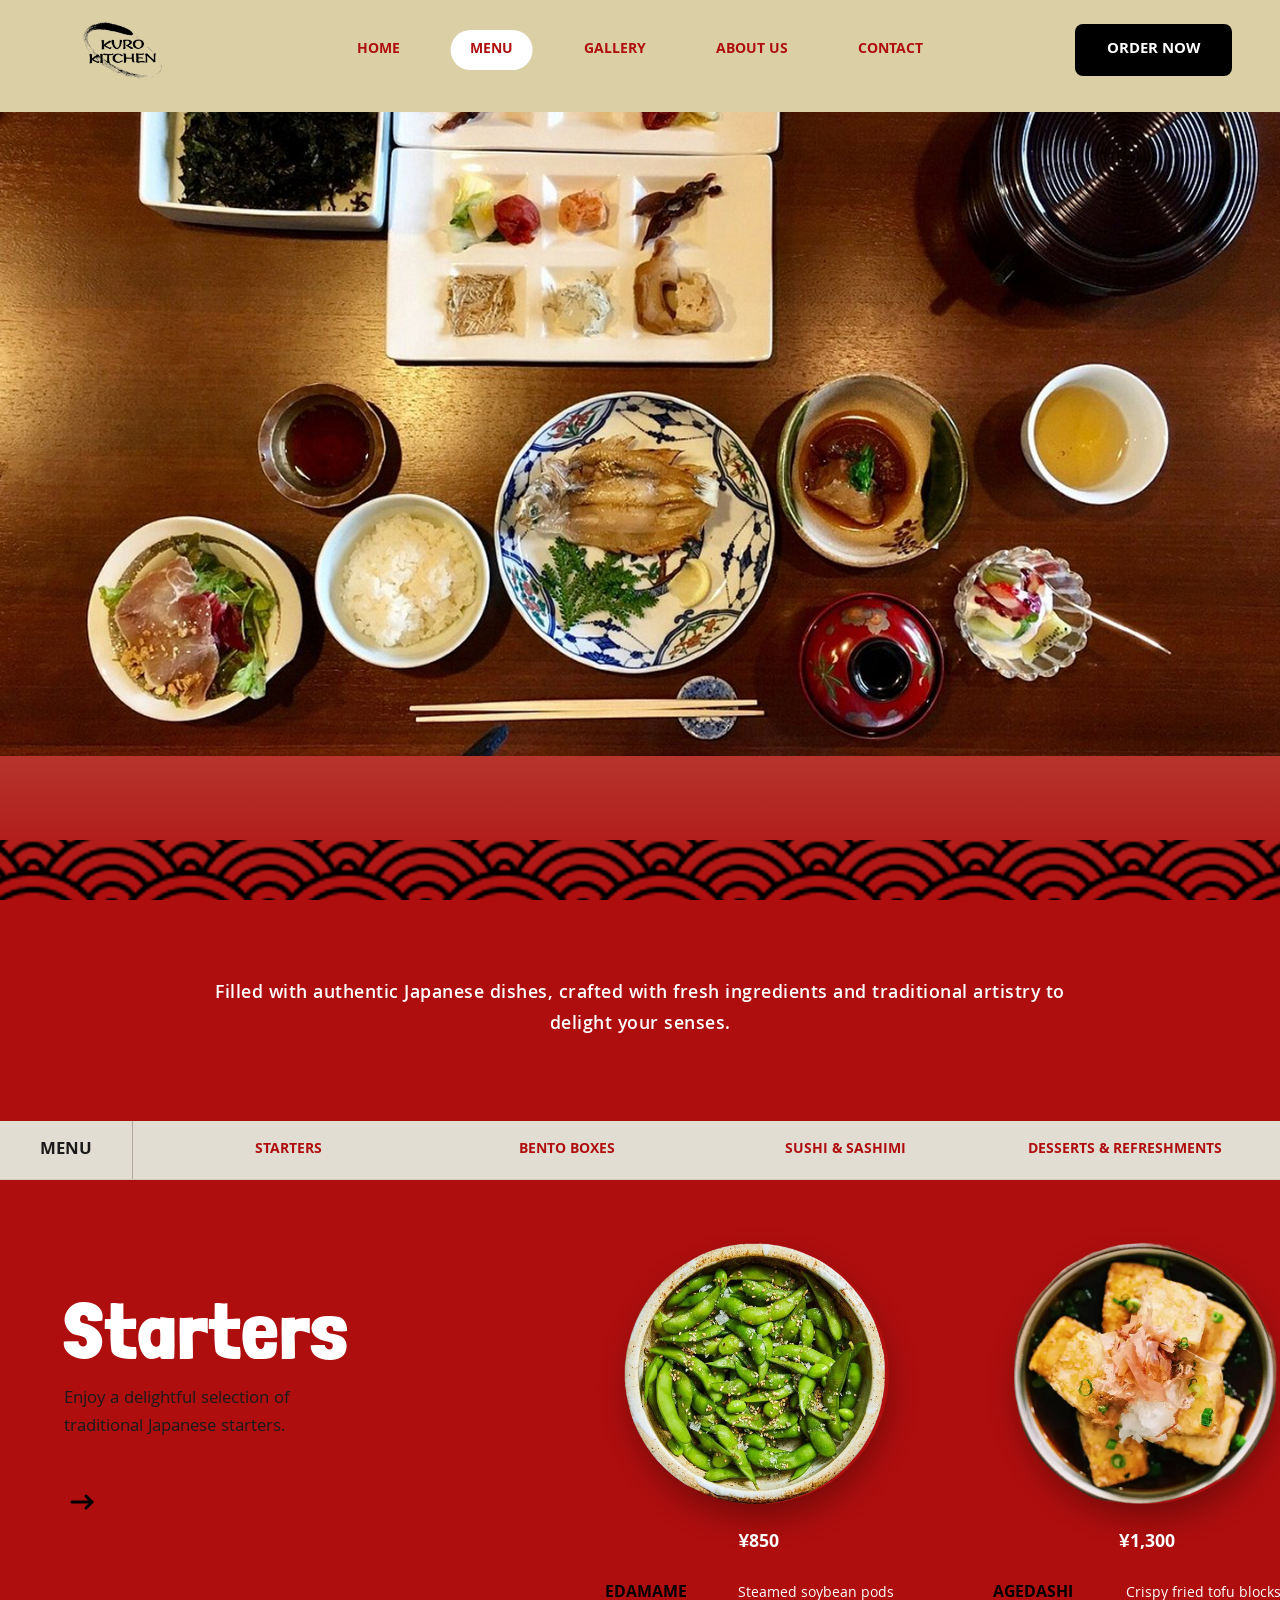
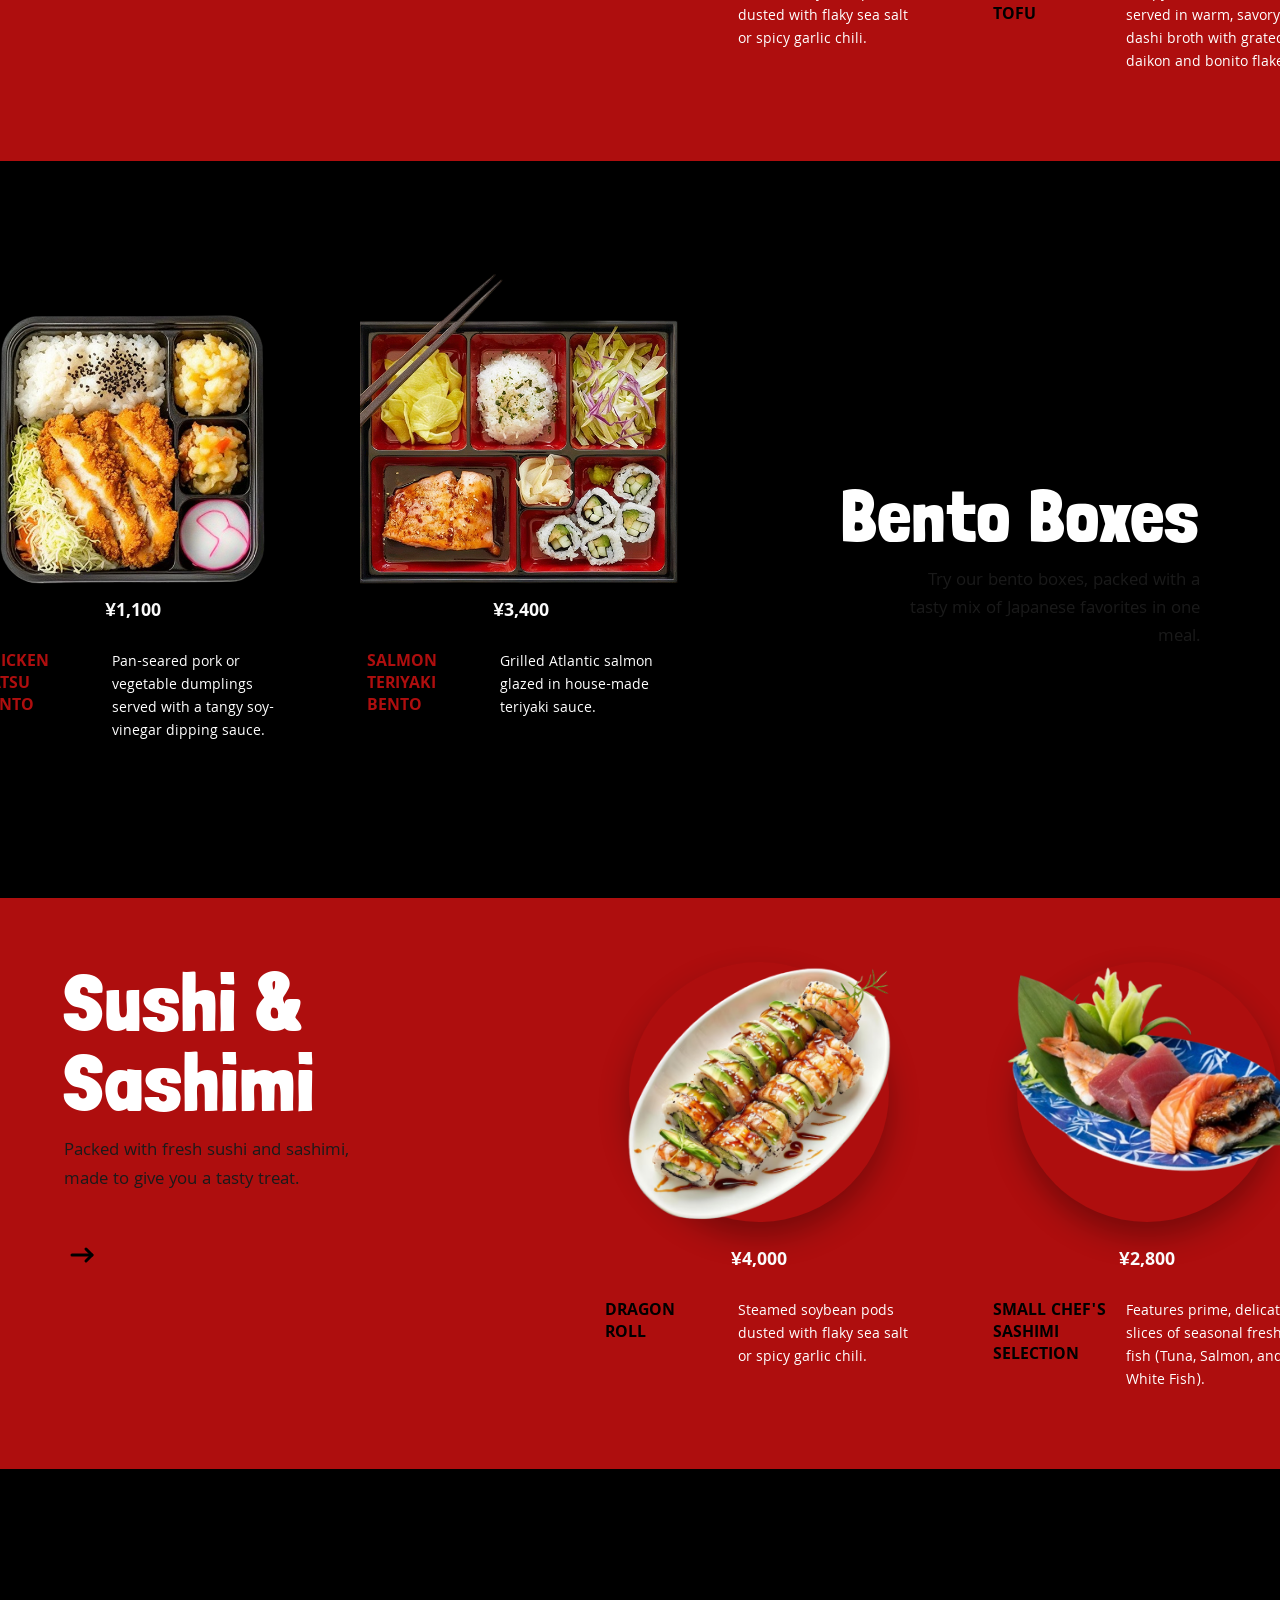
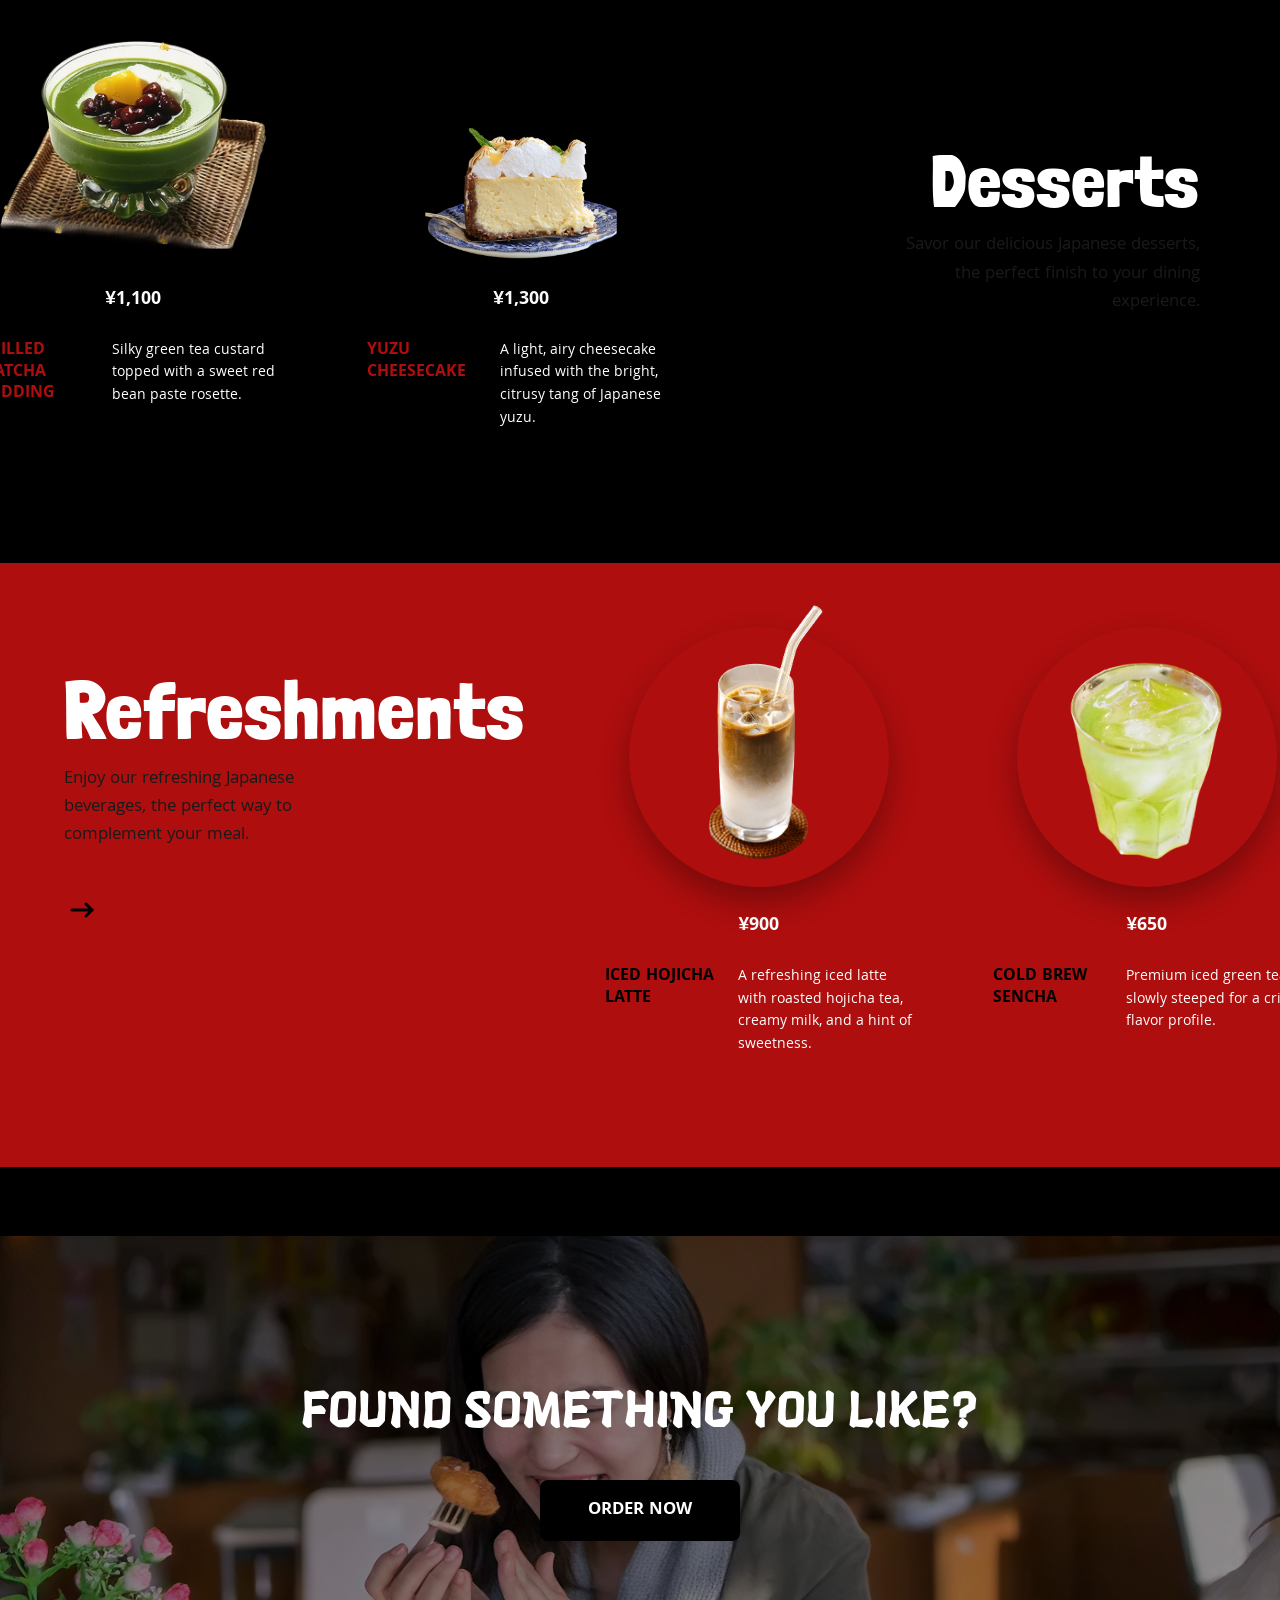
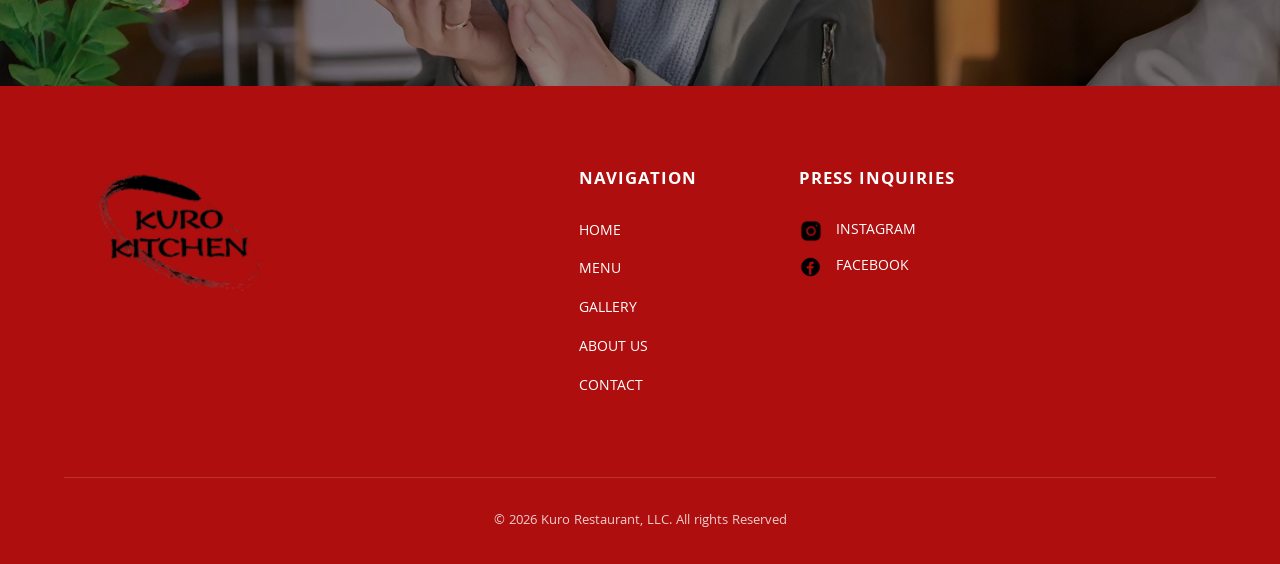
==== commit 0aa0b508: "lab-03-restaurant-menu" ====
--- a/Kuro Kitchen/menupage.html
+++ b/Kuro Kitchen/menupage.html
@@ -54,10 +54,10 @@
         <div class="menu-subnav-bar">
             <div class="subnav-title">MENU</div>
             <div class="subnav-links-container">
-                <a href="#" class="active-category">STARTERS</a>
-                <a href="#">BENTO BOXES</a>
-                <a href="#">SUSHI & SASHIMI</a>
-                <a href="#">DESSERTS & REFRESHMENTS</a>
+                <a href="#starters" class="active-category">STARTERS</a>
+                <a href="#bento-boxes">BENTO BOXES</a>
+                <a href="#sushi-sashimi">SUSHI & SASHIMI</a>
+                <a href="#desserts">DESSERTS & REFRESHMENTS</a>
             </div>
         </div>
 
@@ -65,7 +65,7 @@
         <div class="menu-gradient-container">
 
             <!-- Horizontal Scroll Carousel Section: Starters -->
-            <section class="menu-carousel-section">
+            <section class="menu-carousel-section" id="starters">
                 <div class="scroll-track" id="menuScrollTrack">
                     
                     <!-- Intro Slanted Box -->
@@ -135,7 +135,7 @@
             <div class="category-transition-banner"></div>
 
             <!-- Bento Boxes Horizontal Carousel Section -->
-            <section class="menu-carousel-section bento-carousel">
+            <section class="menu-carousel-section bento-carousel" id="bento-boxes">
                 <div class="scroll-track" id="bentoScrollTrack">
                     
                     <!-- Bento Boxes Food Items (Black Background / Left Side) -->
@@ -191,7 +191,7 @@
             <div class="category-transition-banner"></div>
 
             <!-- Horizontal Scroll Carousel Section: Sushi & Sashimi -->
-            <section class="menu-carousel-section">
+            <section class="menu-carousel-section" id="sushi-sashimi">
                 <div class="scroll-track" id="sushiScrollTrack">
                     
                     <!-- Intro Slanted Box -->
@@ -249,7 +249,7 @@
             <div class="category-transition-banner"></div>
 
             <!-- Desserts Horizontal Carousel Section -->
-            <section class="menu-carousel-section bento-carousel">
+            <section class="menu-carousel-section bento-carousel" id="desserts">
                 <div class="scroll-track" id="dessertsScrollTrack">
                     
                     <!-- Matcha Mochi Ice Cream Item -->
@@ -436,4 +436,4 @@
     <script src="script.js"></script>
 </body>
 
-</html>+</html>
--- a/Kuro Kitchen/css/style.css
+++ b/Kuro Kitchen/css/style.css
@@ -3,6 +3,11 @@
 /* ========================================================== */
 html {
     overflow-y: scroll;
+    scroll-behavior: smooth;
+}
+
+@media (prefers-reduced-motion: reduce) {
+    html { scroll-behavior: auto; }
 }
 
 :root {
@@ -817,7 +822,7 @@
 
 .carousel-item-desc {
     font-family: var(--font-khula);
-    font-size: 0.85rem;
+    font-size: 0.95rem;
     color: #FFFFFF;
     width: 60%;
     line-height: 1.5;
@@ -829,7 +834,27 @@
     background: linear-gradient(to bottom, var(--bg-top) 20%, var(--solid-red) 100%);
     background-attachment: fixed;
     margin-top: -1px;
-}
+    position: relative;
+    z-index: 3;
+}
+
+/* Extend the banner's gradient 8px into the sections above and below it, so the
+   anti-aliased edges of the slanted intro boxes stay hidden at any zoom level */
+.category-transition-banner::before,
+.category-transition-banner::after {
+    content: "";
+    position: absolute;
+    left: 0;
+    width: 100%;
+    height: 8px;
+    background: inherit;
+    pointer-events: none;
+}
+
+.category-transition-banner::before { bottom: 100%; }
+.category-transition-banner::after  { top: 100%; }
+
+.category-transition-banner:last-child::after { display: none; }
 
 .bento-carousel {
     background: linear-gradient(to bottom, var(--bg-top) 20%, var(--solid-red) 100%);
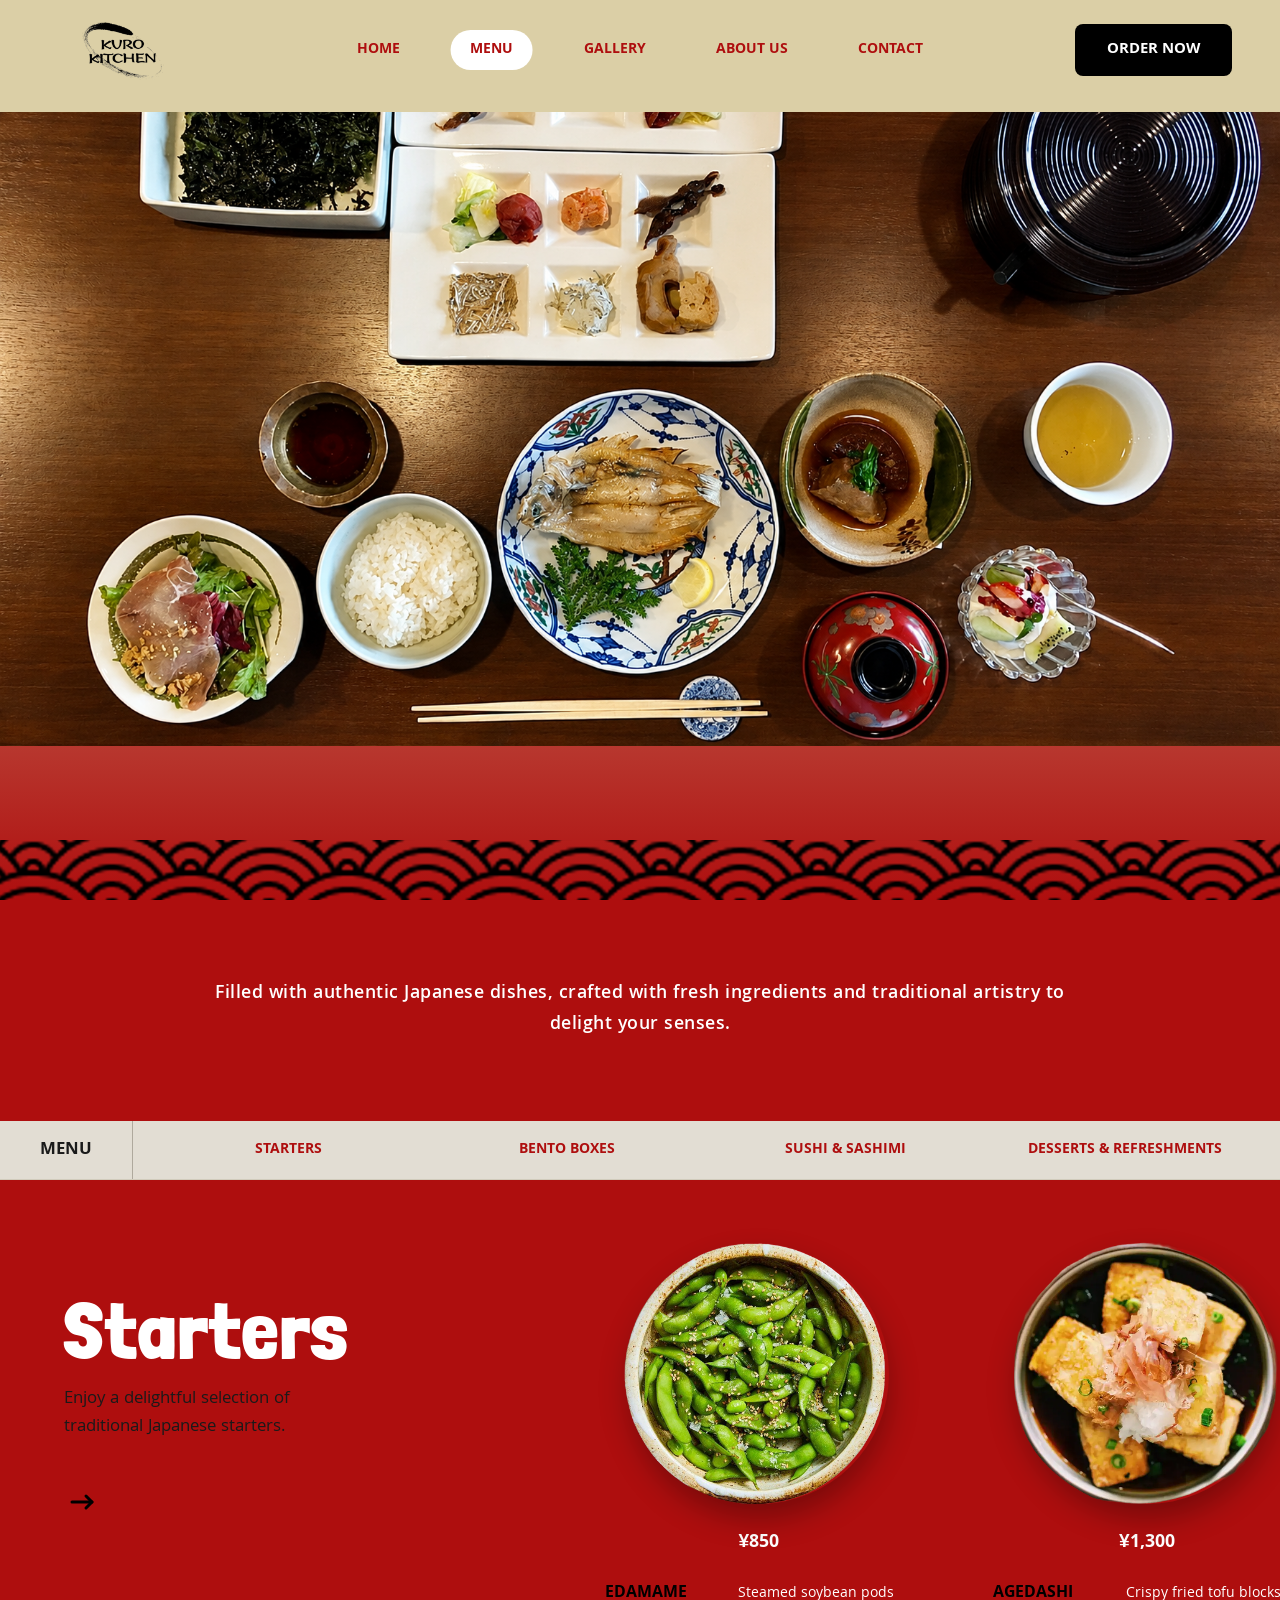
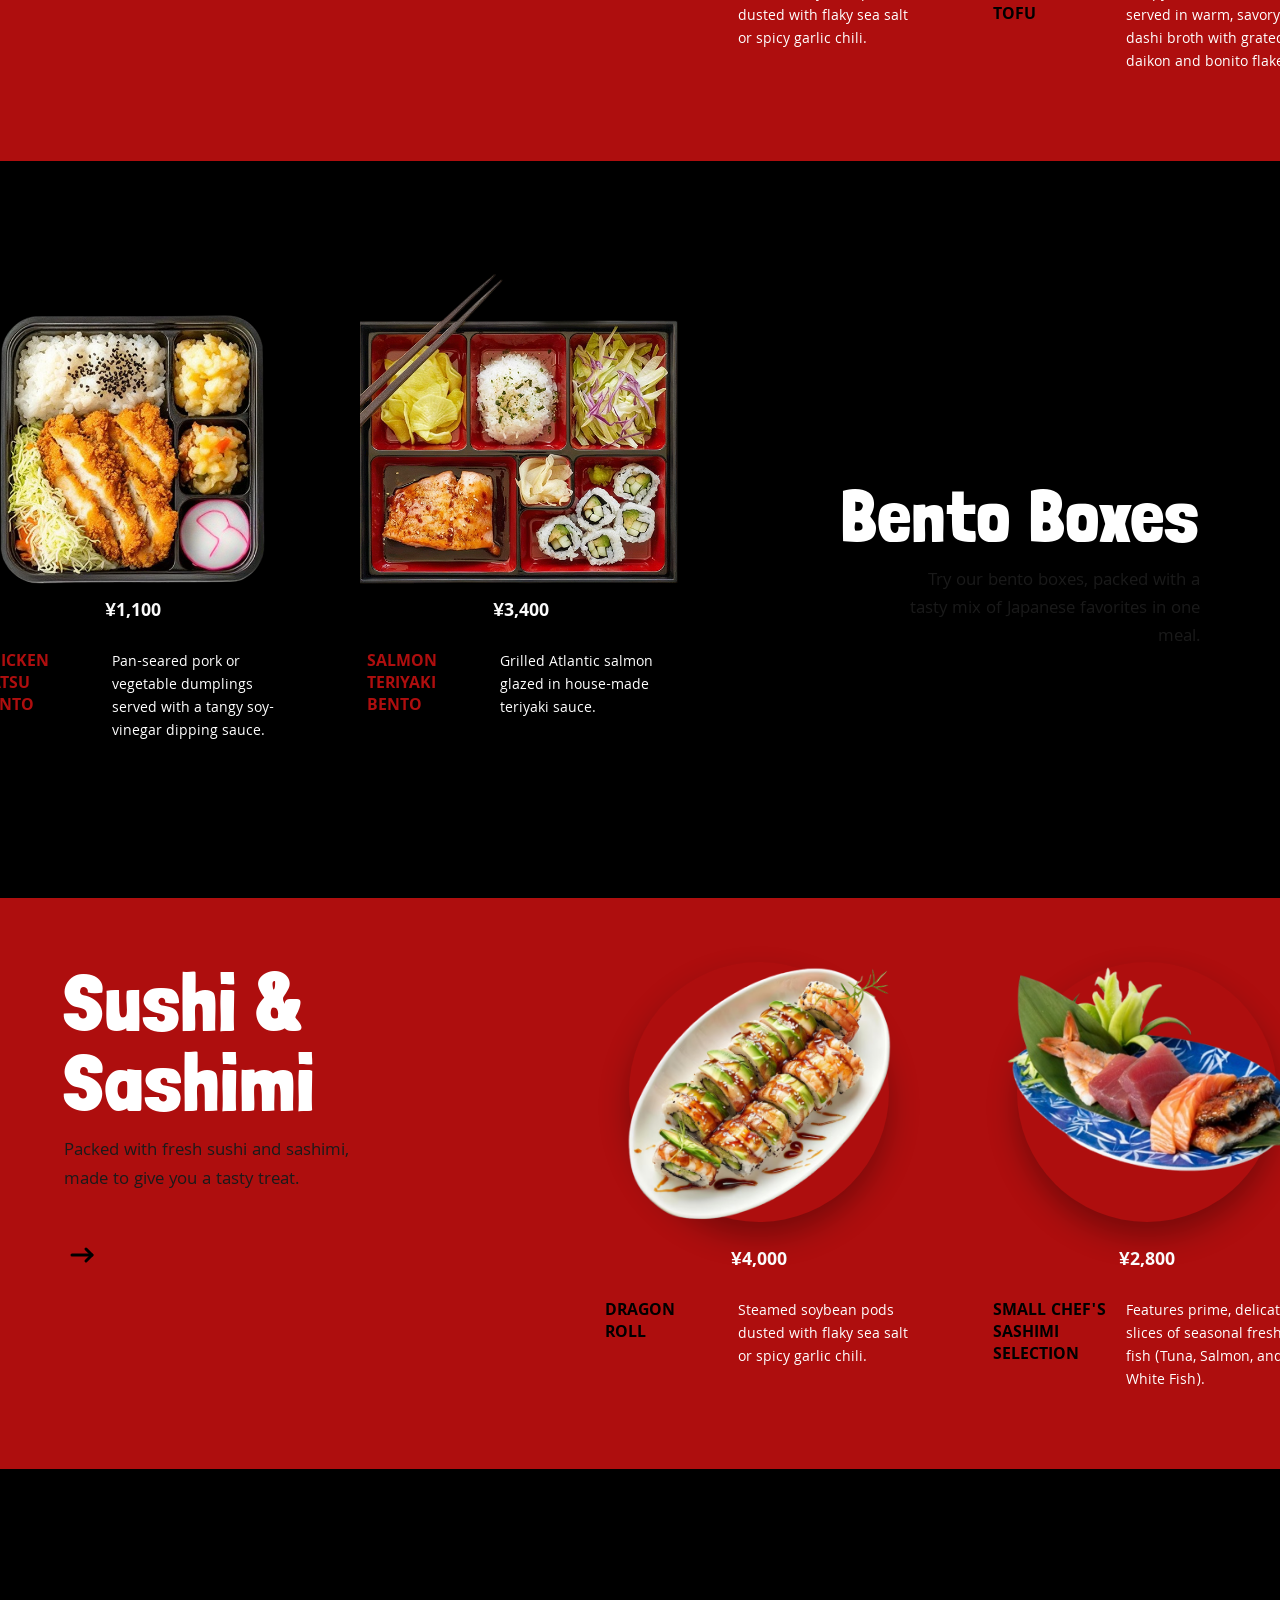
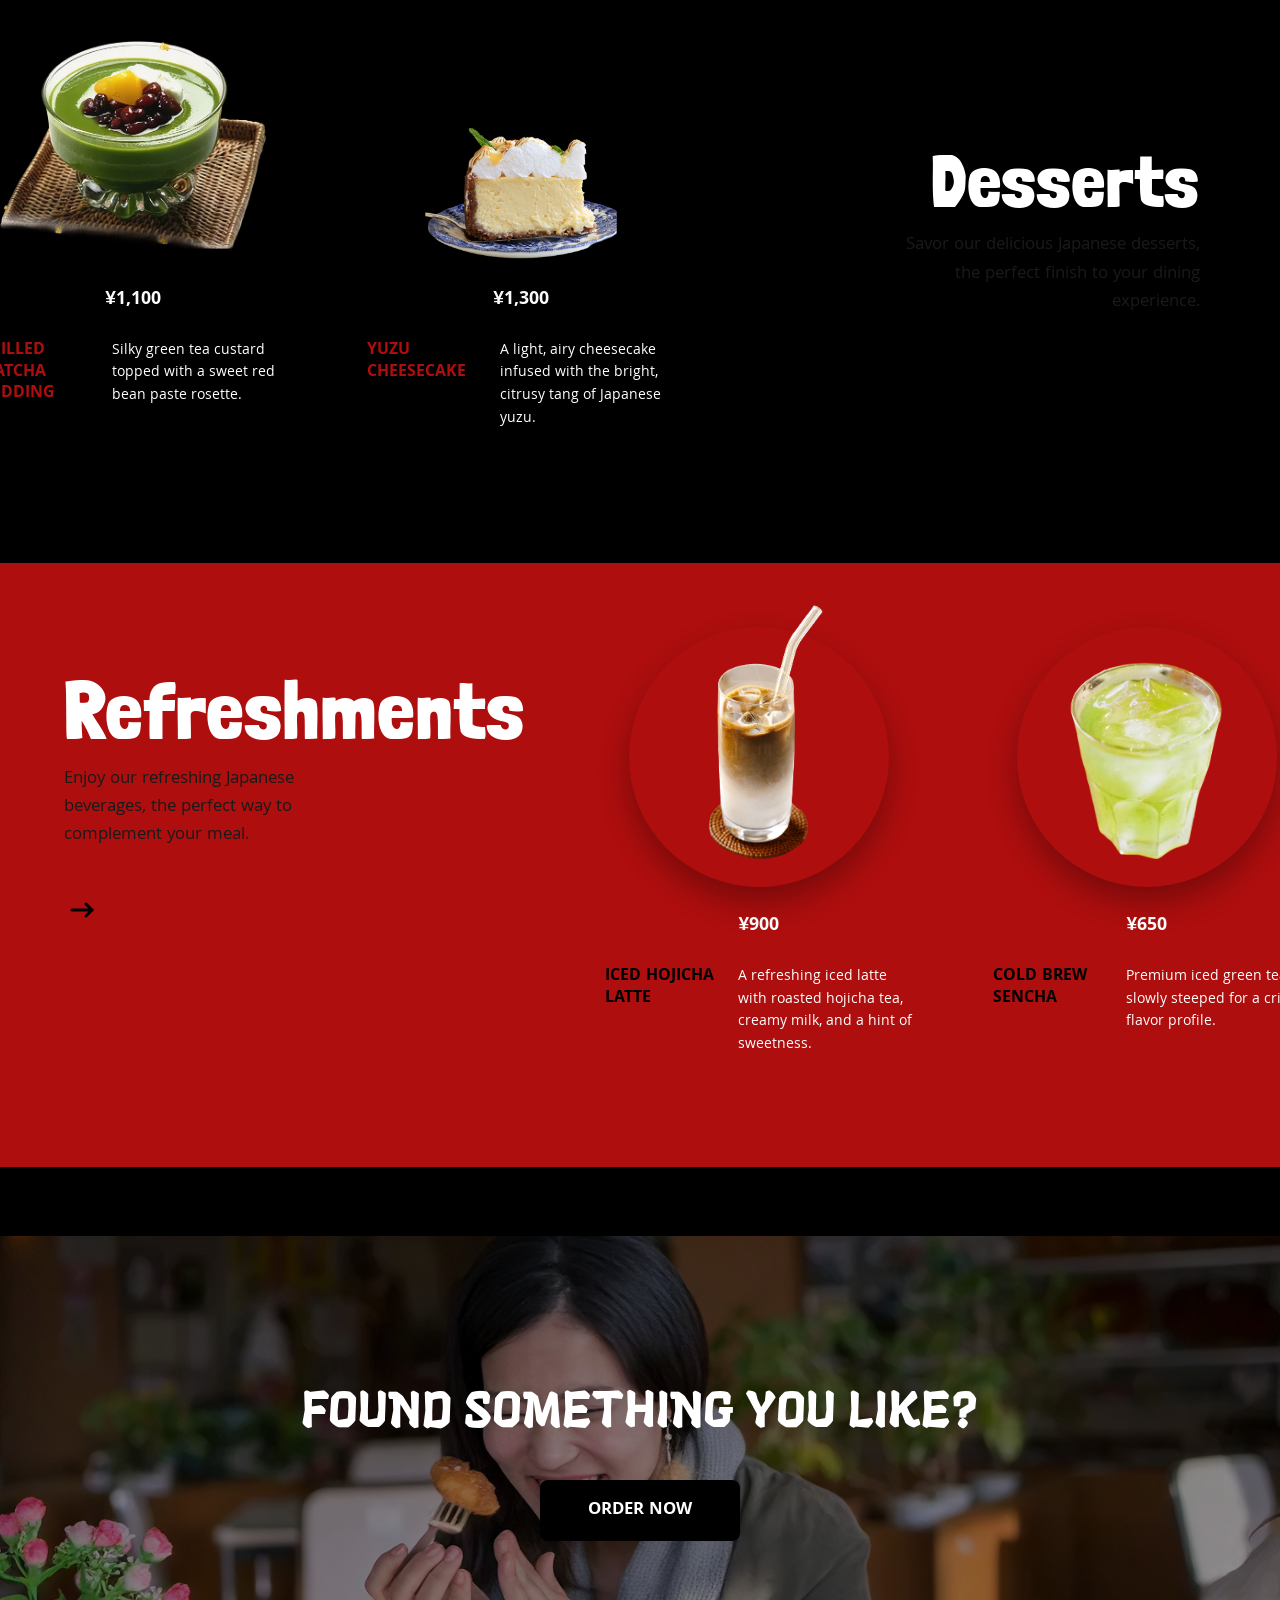
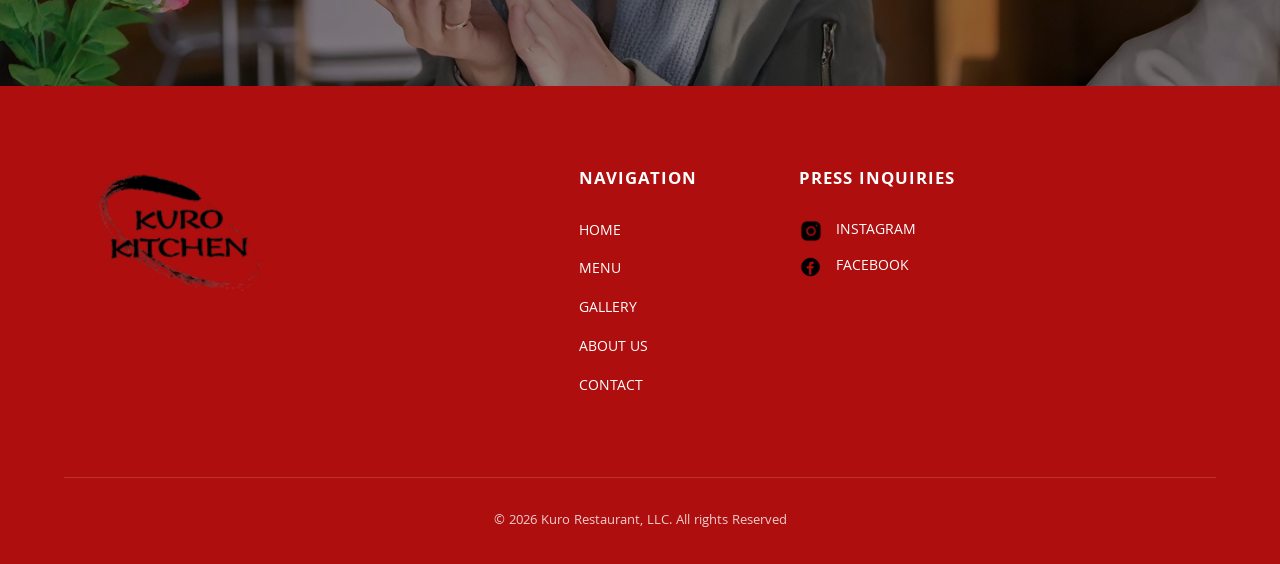
==== commit 8b693615: "lab-03-restaurant-menu" ====
--- a/Kuro Kitchen/menupage.html
+++ b/Kuro Kitchen/menupage.html
@@ -35,7 +35,7 @@
         <!-- Menu Header / Foods Showcase Section -->
         <section class="menu-hero-section">
             <div class="menu-hero-image-container">
-                <img src="images/foods.jpg" alt="Delicious Japanese Foods" class="foods-showcase-img">
+                <img src="images/foods.png" alt="Delicious Japanese Foods" class="foods-showcase-img">
             </div>
 
             <div class="wave-divider">
@@ -43,14 +43,14 @@
             </div>
         </section>
 
-        <!-- Descriptive Text Banner Placed Above the Sub-Navigation Bar -->
+        <!-- Descriptive Text Banner -->
         <div class="menu-banner-section">
             <div class="menu-banner-container">
                 <p>Filled with authentic Japanese dishes, crafted with fresh ingredients and traditional artistry to delight your senses.</p>
             </div>
         </div>
 
-        <!-- Menu Sub-Navigation Bar -->
+        <!-- Menu Sub-Navigation Bar with Anchor Links -->
         <div class="menu-subnav-bar">
             <div class="subnav-title">MENU</div>
             <div class="subnav-links-container">
@@ -64,11 +64,10 @@
         <!-- START OF MANUAL GRADIENT WRAPPER -->
         <div class="menu-gradient-container">
 
-            <!-- Horizontal Scroll Carousel Section: Starters -->
+            <!-- Starters Section (with ID for smooth scrolling anchor target) -->
             <section class="menu-carousel-section" id="starters">
                 <div class="scroll-track" id="menuScrollTrack">
                     
-                    <!-- Intro Slanted Box -->
                     <div class="carousel-intro-box">
                         <h2 class="carousel-intro-title">Starters</h2>
                         <p class="carousel-intro-desc">Enjoy a delightful selection of traditional Japanese starters.</p>
@@ -80,7 +79,6 @@
                         </div>
                     </div>
 
-                    <!-- Edamame Item -->
                     <div class="carousel-item first-item">
                         <div class="carousel-img-container">
                             <img src="images/edamame.png" alt="Edamame" class="carousel-img edamame-img" draggable="false">
@@ -92,7 +90,6 @@
                         </div>
                     </div>
 
-                    <!-- Agedashi Tofu Item -->
                     <div class="carousel-item">
                         <div class="carousel-img-container">
                             <img src="images/agedashi_tofu.png" alt="Agedashi Tofu" class="carousel-img tofu-img" draggable="false">
@@ -104,7 +101,6 @@
                         </div>
                     </div>
 
-                    <!-- Gyoza Item -->
                     <div class="carousel-item">
                         <div class="carousel-img-container">
                             <img src="images/gyoza.png" alt="Gyoza" class="carousel-img gyoza-img" draggable="false">
@@ -116,7 +112,6 @@
                         </div>
                     </div>
 
-                    <!-- Chicken Karaage Item -->
                     <div class="carousel-item">
                         <div class="carousel-img-container">
                             <img src="images/chicken_karaage.png" alt="Chicken Karaage" class="carousel-img karaage-img" draggable="false">
@@ -134,11 +129,10 @@
             <!-- Transition Space Banner -->
             <div class="category-transition-banner"></div>
 
-            <!-- Bento Boxes Horizontal Carousel Section -->
+            <!-- Bento Boxes Section (with ID) -->
             <section class="menu-carousel-section bento-carousel" id="bento-boxes">
                 <div class="scroll-track" id="bentoScrollTrack">
                     
-                    <!-- Bento Boxes Food Items (Black Background / Left Side) -->
                     <div class="carousel-item bento-item first-bento-item">
                         <div class="carousel-img-container bento-container">
                             <img src="images/beef_yakiniku_bento.png" alt="Beef Yakiniku Bento" class="carousel-img bento-img yakiniku-img" draggable="false">
@@ -172,7 +166,6 @@
                         </div>
                     </div>
 
-                    <!-- Intro Slanted Box (Beige Background / Right Side) -->
                     <div class="carousel-intro-box bento-intro-box">
                         <h2 class="carousel-intro-title">Bento Boxes</h2>
                         <p class="carousel-intro-desc">Try our bento boxes, packed with a tasty mix of Japanese favorites in one meal.</p>
@@ -190,11 +183,10 @@
             <!-- Transition Space Banner -->
             <div class="category-transition-banner"></div>
 
-            <!-- Horizontal Scroll Carousel Section: Sushi & Sashimi -->
+            <!-- Sushi & Sashimi Section (with ID) -->
             <section class="menu-carousel-section" id="sushi-sashimi">
                 <div class="scroll-track" id="sushiScrollTrack">
                     
-                    <!-- Intro Slanted Box -->
                     <div class="carousel-intro-box">
                         <h2 class="carousel-intro-title">Sushi &<br>Sashimi</h2>
                         <p class="carousel-intro-desc">Packed with fresh sushi and sashimi, made to give you a tasty treat.</p>
@@ -206,7 +198,6 @@
                         </div>
                     </div>
 
-                    <!-- Dragon Roll Item -->
                     <div class="carousel-item first-item">
                         <div class="carousel-img-container">
                             <img src="images/dragon_roll.png" alt="Dragon Roll" class="carousel-img dragon-roll-img" draggable="false">
@@ -218,7 +209,6 @@
                         </div>
                     </div>
 
-                    <!-- Small Chef's Sashimi Selection Item -->
                     <div class="carousel-item">
                         <div class="carousel-img-container">
                             <img src="images/sashimi_selection.png" alt="Small Chef's Sashimi Selection" class="carousel-img sashimi-selection-img" draggable="false">
@@ -230,7 +220,6 @@
                         </div>
                     </div>
 
-                    <!-- Ball-Shaped Sushi Item -->
                     <div class="carousel-item">
                         <div class="carousel-img-container">
                             <img src="images/ball_shaped_sushi.png" alt="Ball-Shaped Sushi" class="carousel-img ball-sushi-img" draggable="false">
@@ -248,11 +237,10 @@
             <!-- Transition Space Banner -->
             <div class="category-transition-banner"></div>
 
-            <!-- Desserts Horizontal Carousel Section -->
+            <!-- Desserts Section (with ID) -->
             <section class="menu-carousel-section bento-carousel" id="desserts">
                 <div class="scroll-track" id="dessertsScrollTrack">
                     
-                    <!-- Matcha Mochi Ice Cream Item -->
                     <div class="carousel-item bento-item first-bento-item">
                         <div class="carousel-img-container">
                             <img src="images/matcha_ice_cream.png" alt="Matcha Mochi Ice Cream" class="carousel-img matcha-mochi-img" draggable="false">
@@ -264,7 +252,6 @@
                         </div>
                     </div>
 
-                    <!-- Chilled Matcha Pudding Item -->
                     <div class="carousel-item bento-item">
                         <div class="carousel-img-container">
                             <img src="images/matcha_pudding.png" alt="Chilled Matcha Pudding" class="carousel-img matcha-pudding-img" draggable="false">
@@ -276,7 +263,6 @@
                         </div>
                     </div>
 
-                    <!-- Yuzu Cheesecake Item -->
                     <div class="carousel-item bento-item last-bento-item">
                         <div class="carousel-img-container">
                             <img src="images/yuzu.png" alt="Yuzu Cheesecake" class="carousel-img yuzu-cheesecake-img" draggable="false">
@@ -288,7 +274,6 @@
                         </div>
                     </div>
 
-                    <!-- Intro Slanted Box (Beige Background / Right Side) -->
                     <div class="carousel-intro-box bento-intro-box">
                         <h2 class="carousel-intro-title">Desserts</h2>
                         <p class="carousel-intro-desc">Savor our delicious Japanese desserts, the perfect finish to your dining experience.</p>
@@ -306,11 +291,10 @@
             <!-- Transition Space Banner -->
             <div class="category-transition-banner"></div>
 
-            <!-- Horizontal Scroll Carousel Section: Refreshments -->
+            <!-- Refreshments Section -->
             <section class="menu-carousel-section">
                 <div class="scroll-track" id="refreshmentsScrollTrack">
                     
-                    <!-- Intro Slanted Box -->
                     <div class="carousel-intro-box">
                         <h2 class="carousel-intro-title">Refreshments</h2>
                         <p class="carousel-intro-desc">Enjoy our refreshing Japanese beverages, the perfect way to complement your meal.</p>
@@ -322,7 +306,6 @@
                         </div>
                     </div>
 
-                    <!-- Iced Hojicha Latte Item -->
                     <div class="carousel-item first-item">
                         <div class="carousel-img-container">
                             <img src="images/latte.png" alt="Iced Hojicha Latte" class="carousel-img hojicha-img" draggable="false">
@@ -334,7 +317,6 @@
                         </div>
                     </div>
 
-                    <!-- Cold Brew Sencha Item -->
                     <div class="carousel-item">
                         <div class="carousel-img-container">
                             <img src="images/sencha.png" alt="Cold Brew Sencha" class="carousel-img sencha-img" draggable="false">
@@ -346,7 +328,6 @@
                         </div>
                     </div>
 
-                    <!-- Cream Soda Item -->
                     <div class="carousel-item">
                         <div class="carousel-img-container">
                             <img src="images/cream_soda.png" alt="Cream Soda" class="carousel-img cream-soda-img" draggable="false">
@@ -358,7 +339,6 @@
                         </div>
                     </div>
 
-                    <!-- Amazake Item -->
                     <div class="carousel-item">
                         <div class="carousel-img-container">
                             <img src="images/amazake.png" alt="Amazake" class="carousel-img amazake-img" draggable="false">
@@ -378,7 +358,7 @@
         </div> 
         <!-- END OF MANUAL GRADIENT WRAPPER -->
 
-        <!-- NEW CALL TO ACTION SECTION: FOUND SOMETHING YOU LIKE? -->
+        <!-- Call to Action Section -->
         <section class="cta-section">
             <div class="cta-overlay"></div>
             <div class="cta-content">
@@ -430,10 +410,9 @@
                 <p>&copy; 2026 Kuro Restaurant, LLC. All rights Reserved</p>
             </div>
         </footer>
-        
     </main>
 
     <script src="script.js"></script>
 </body>
 
-</html>
+</html>
